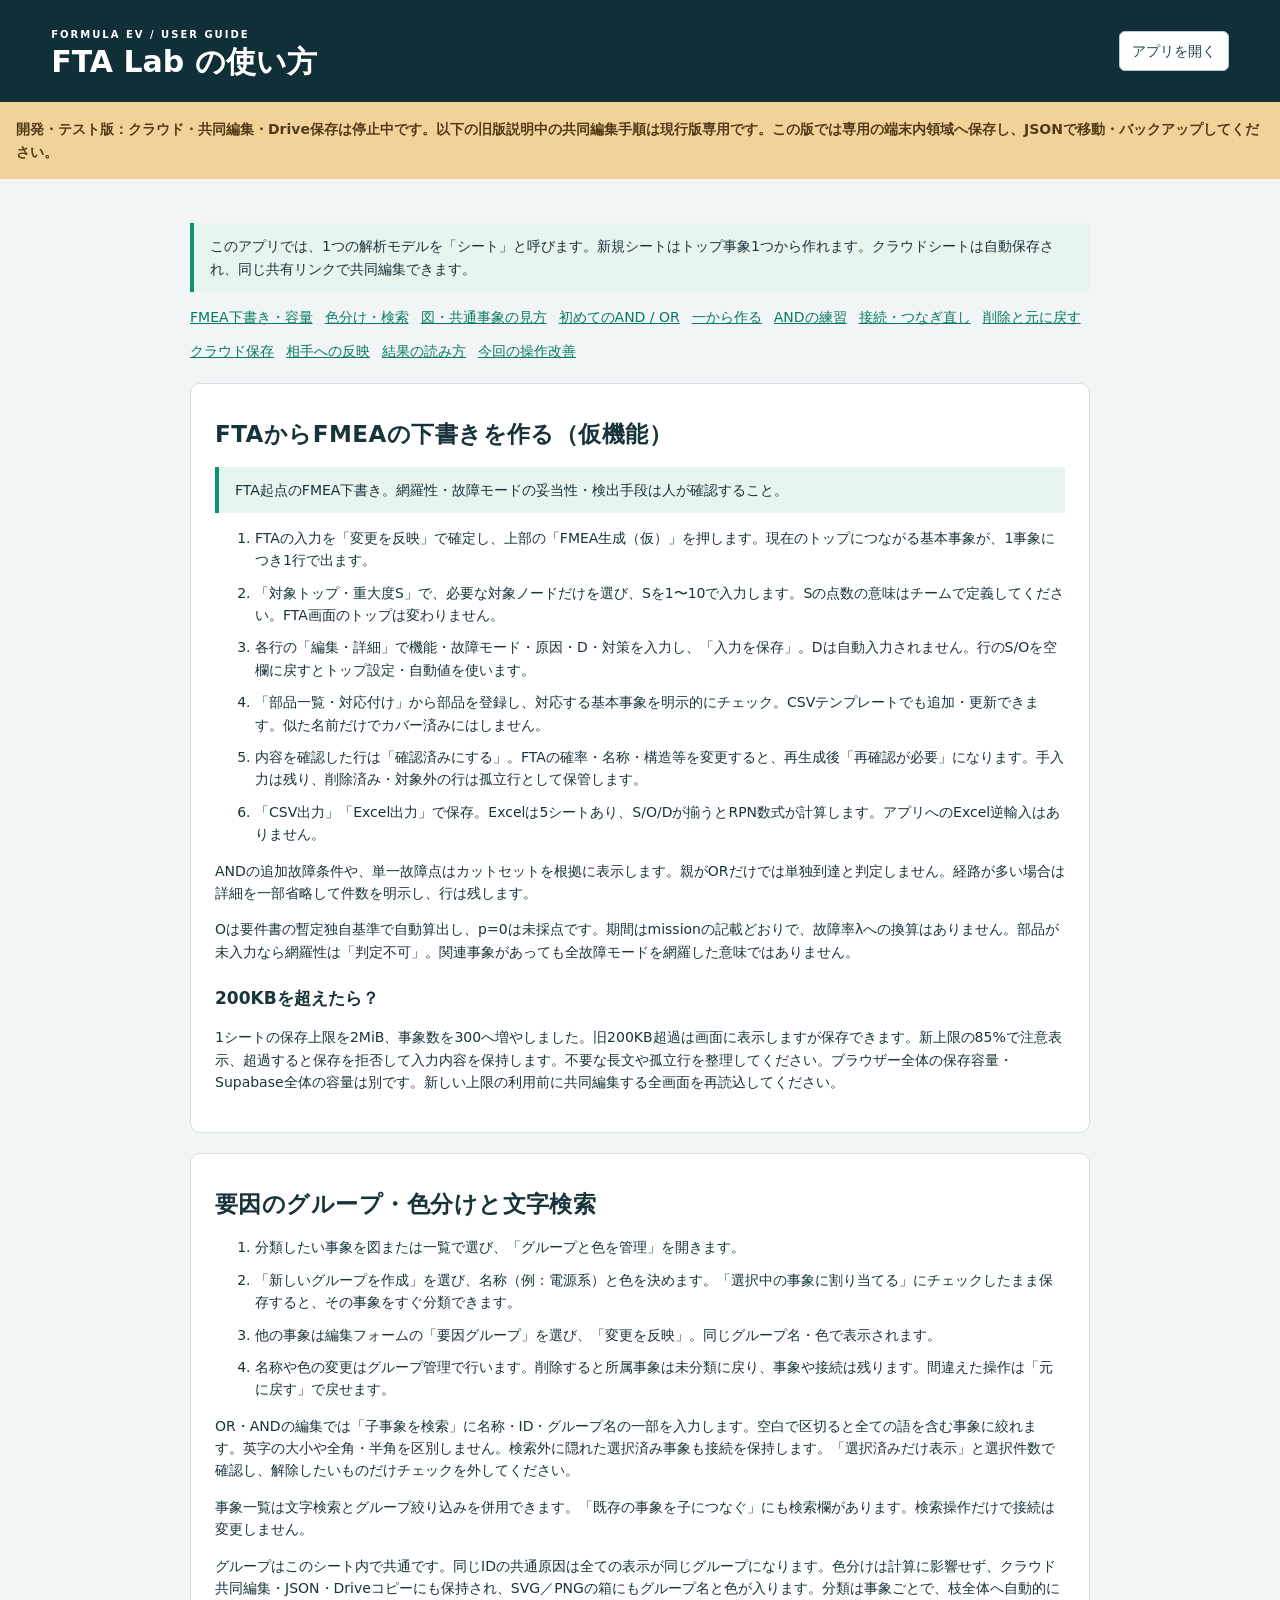
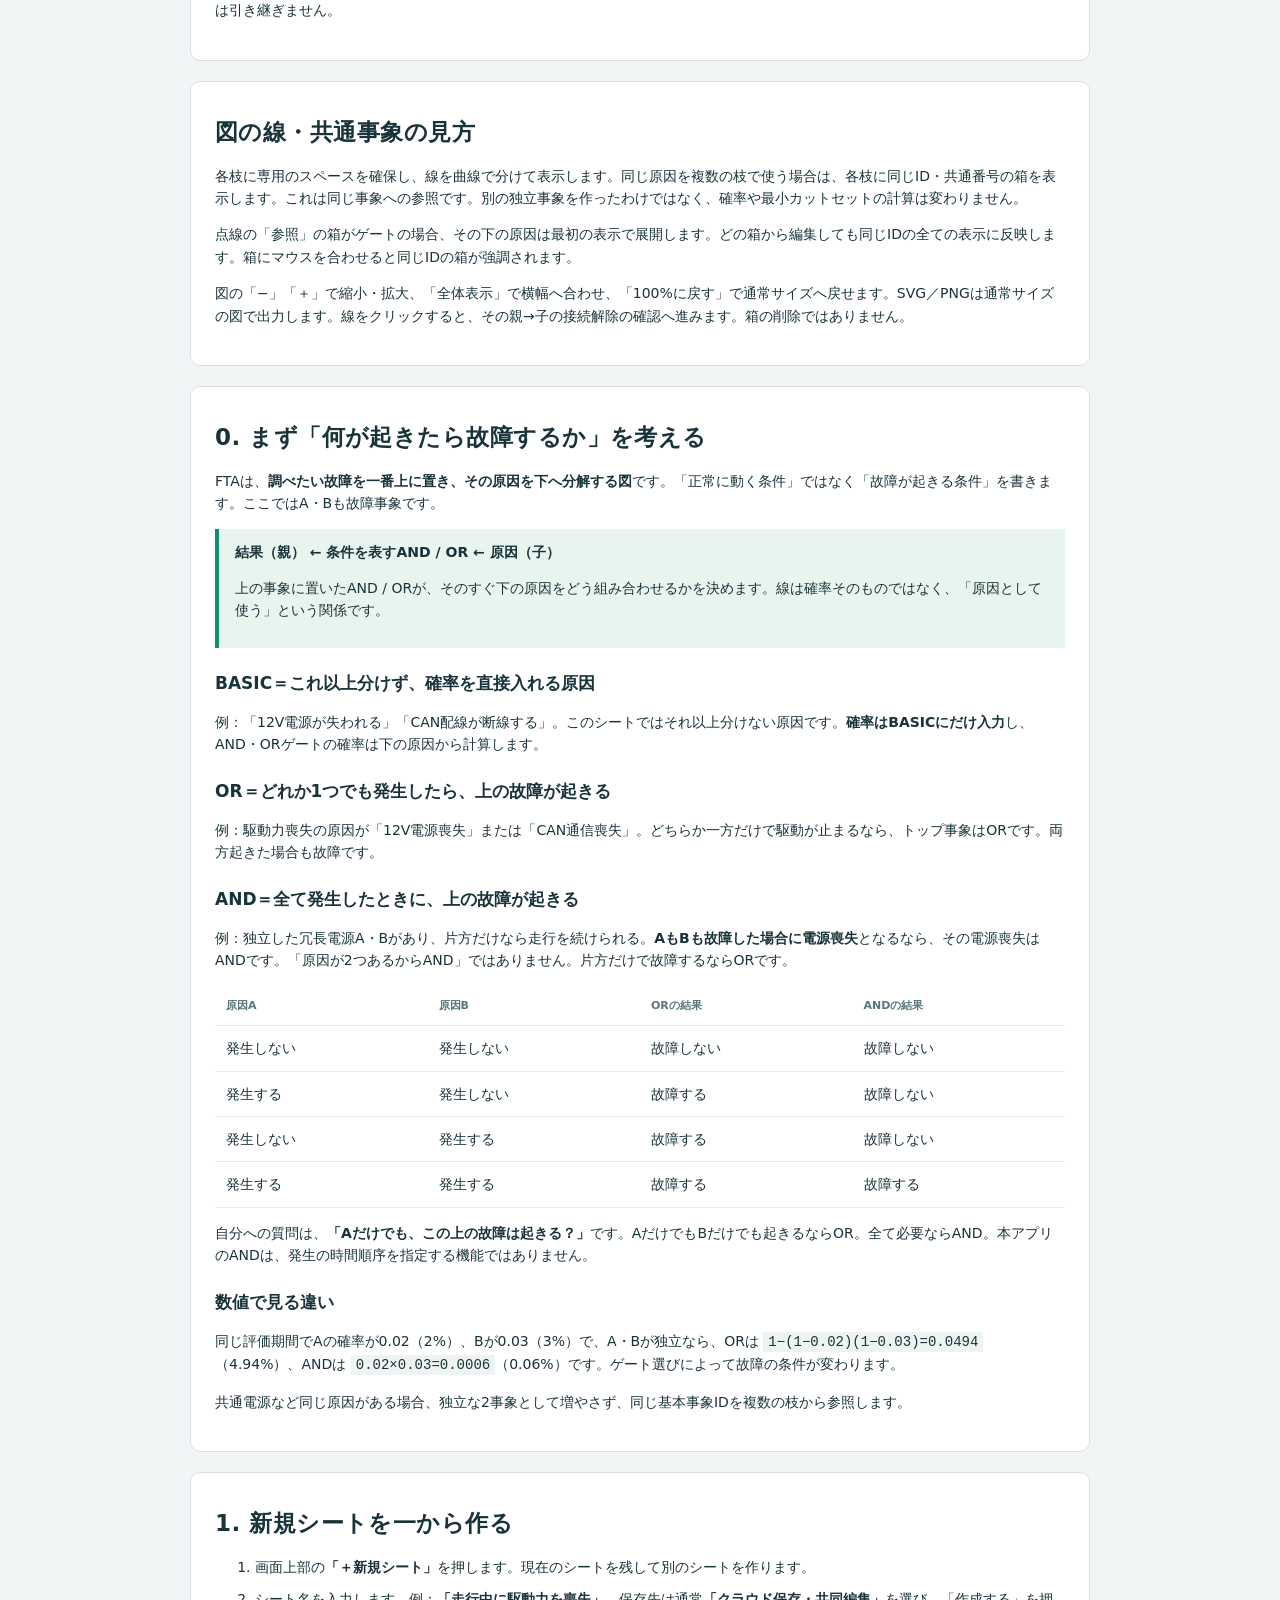
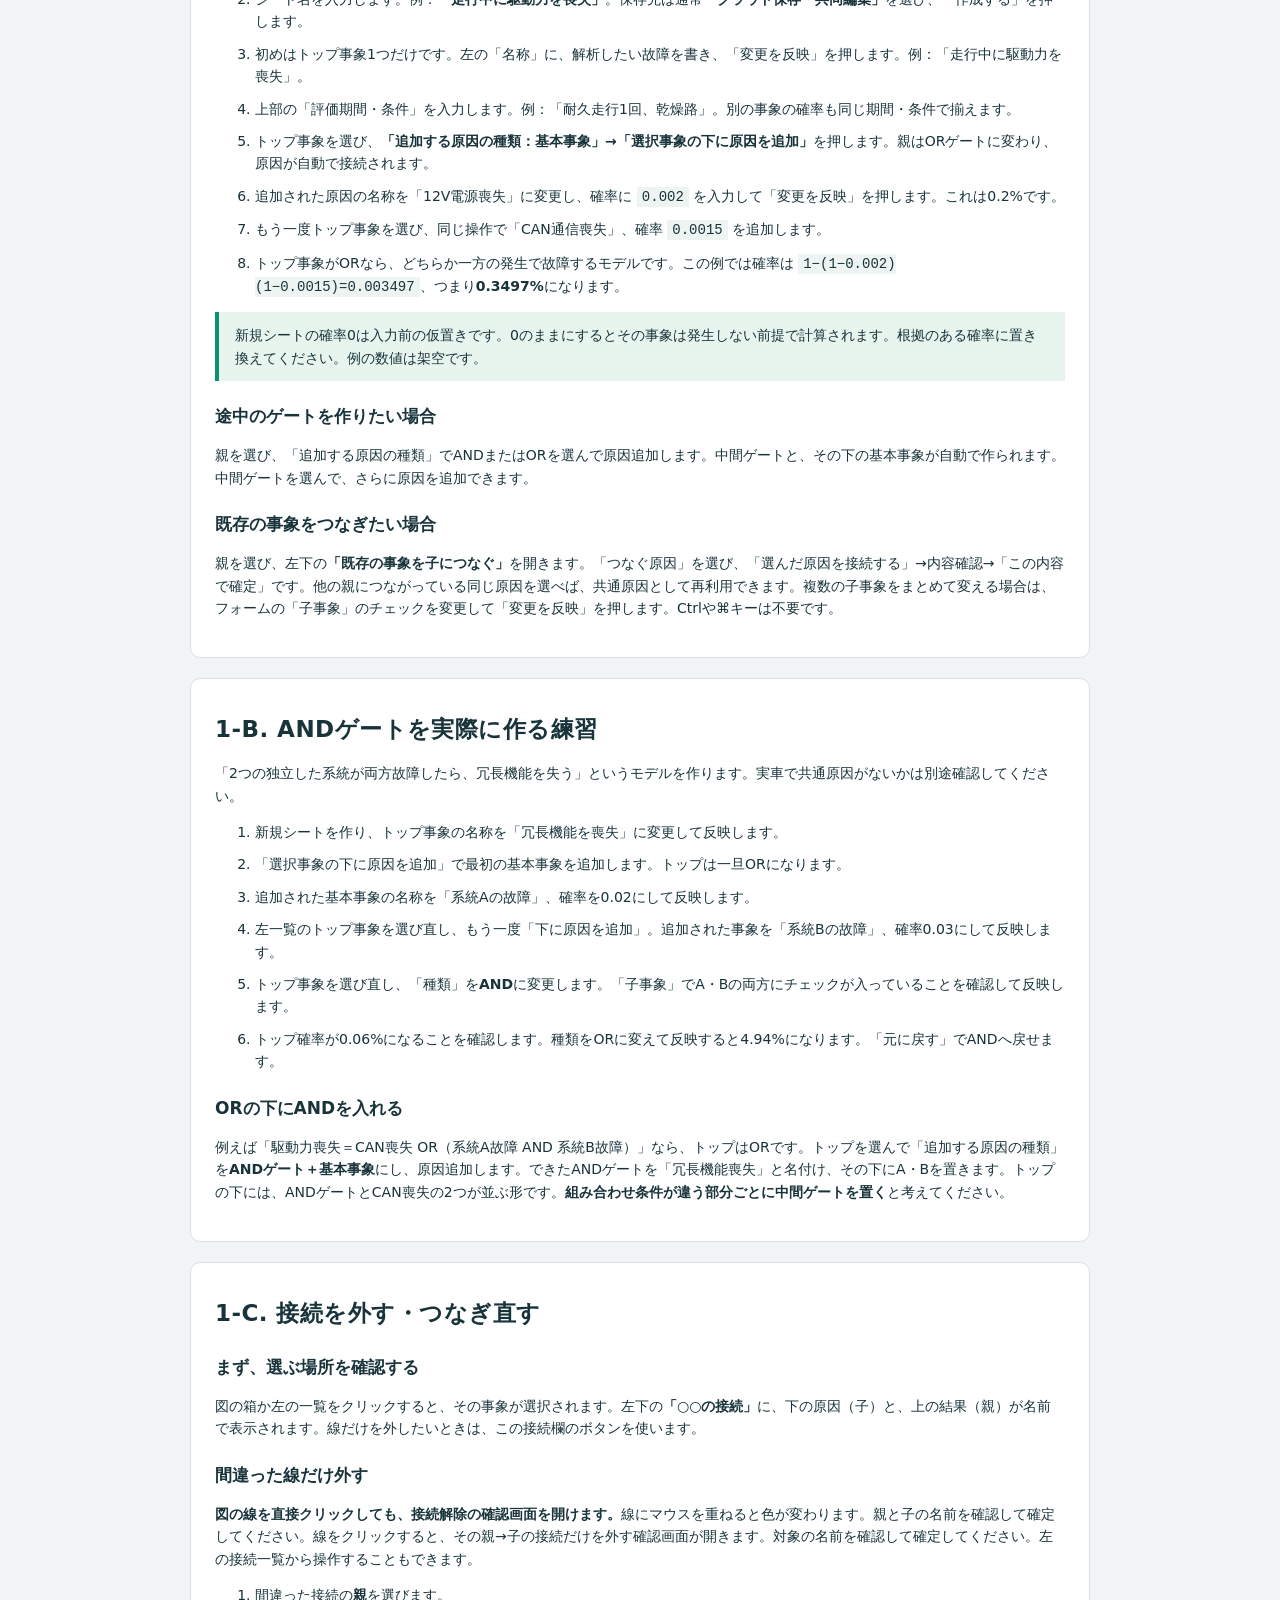
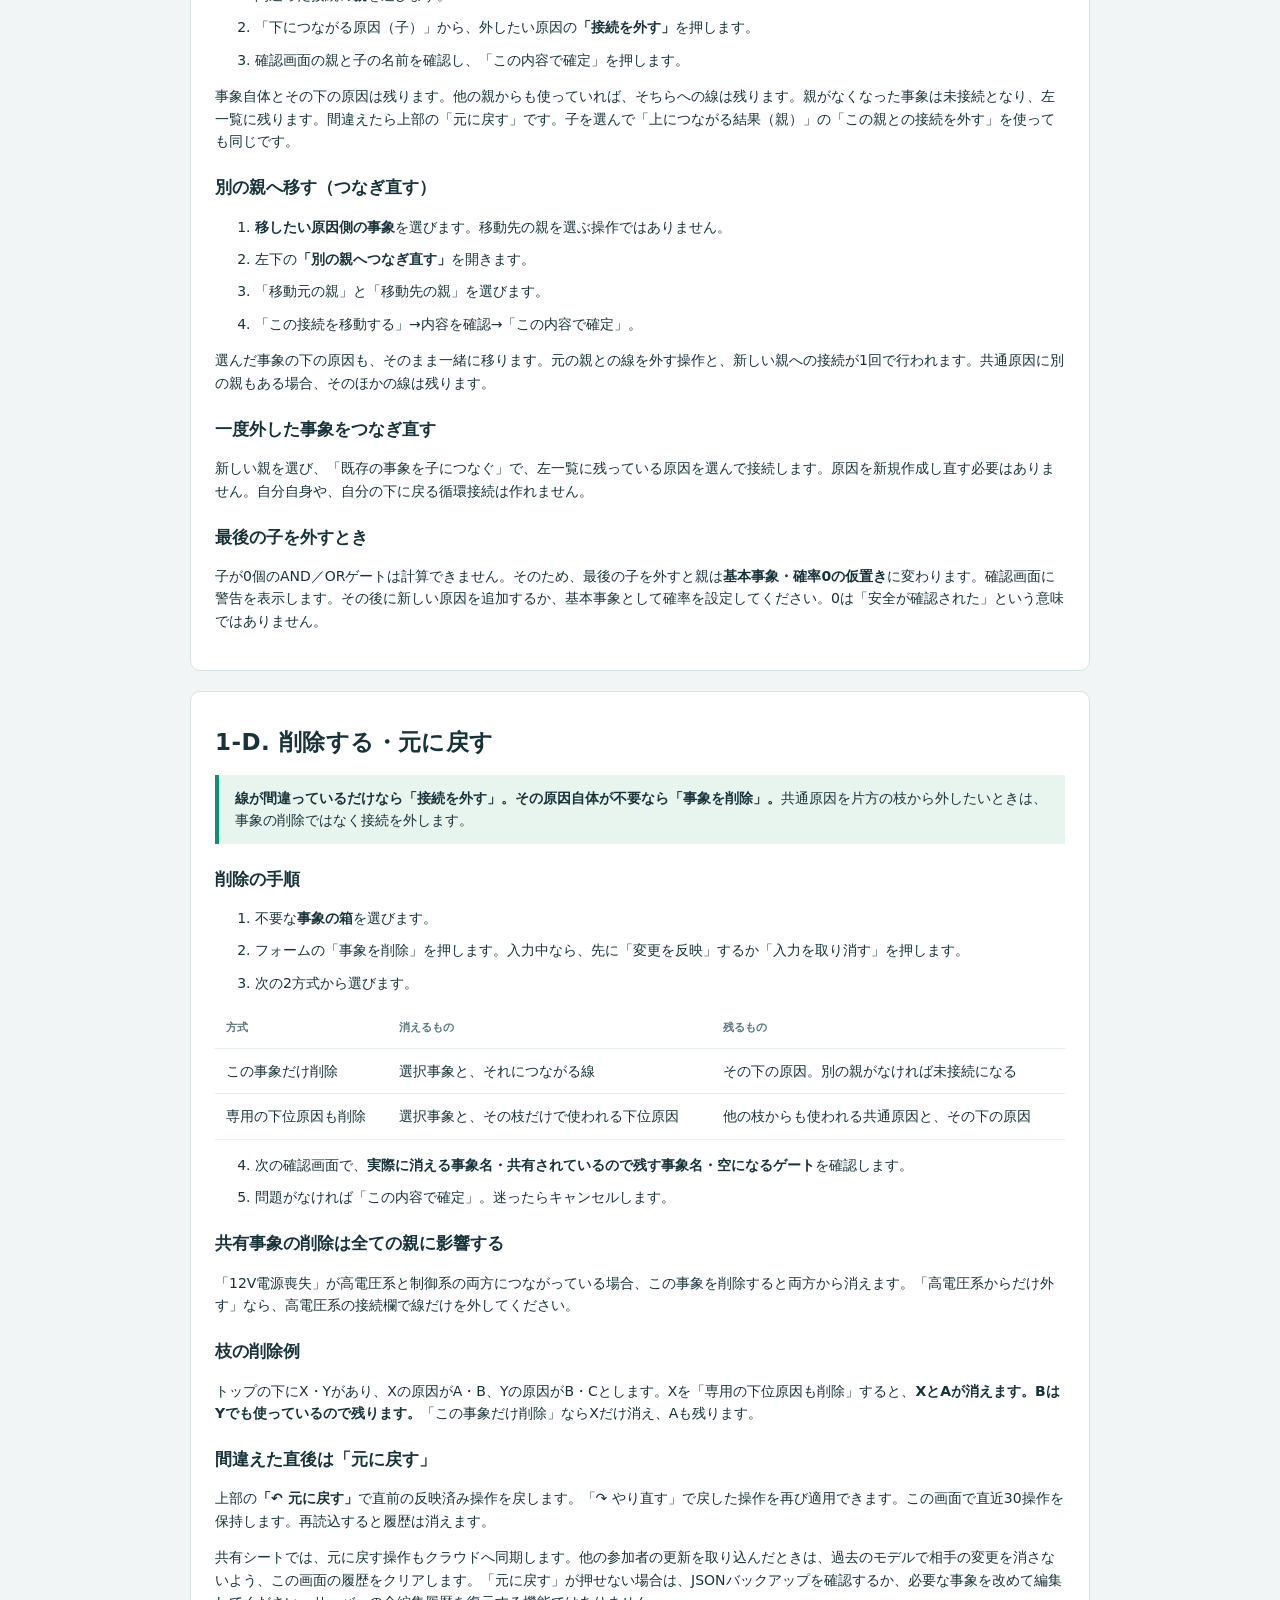
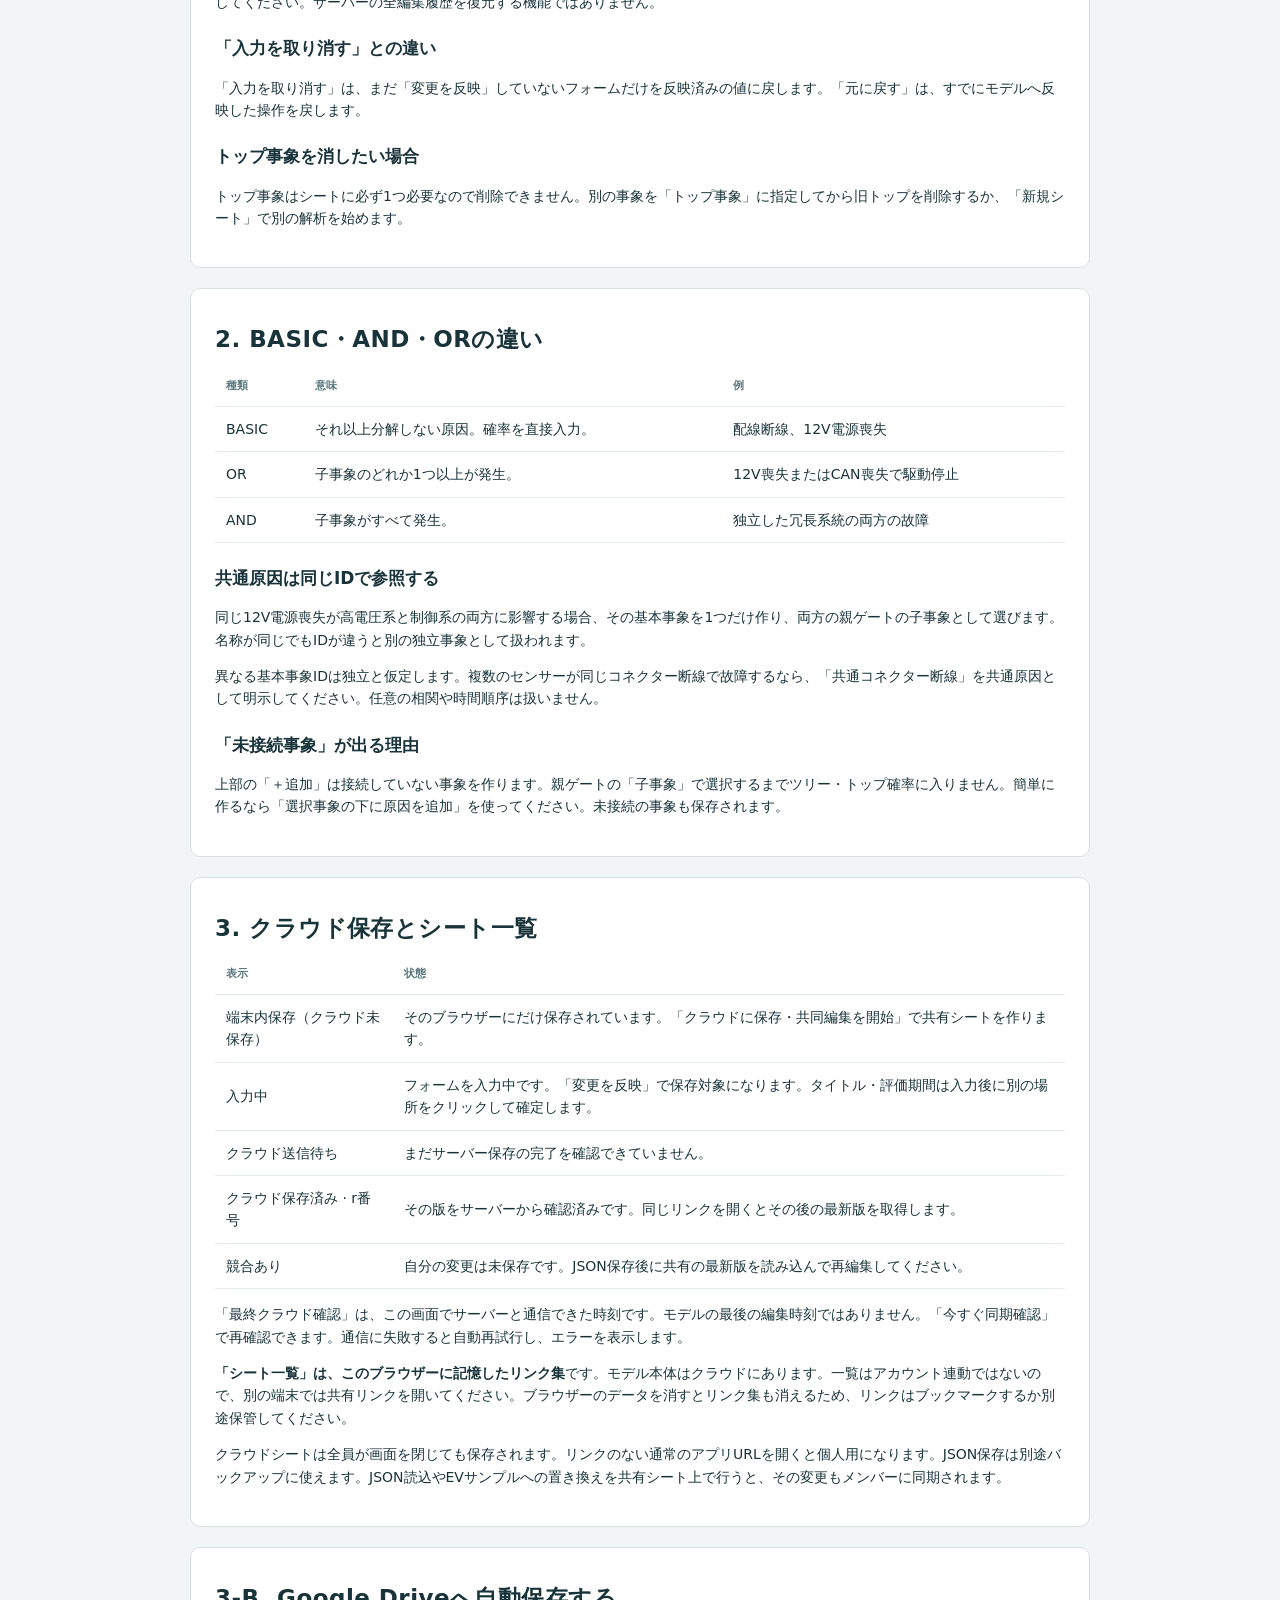
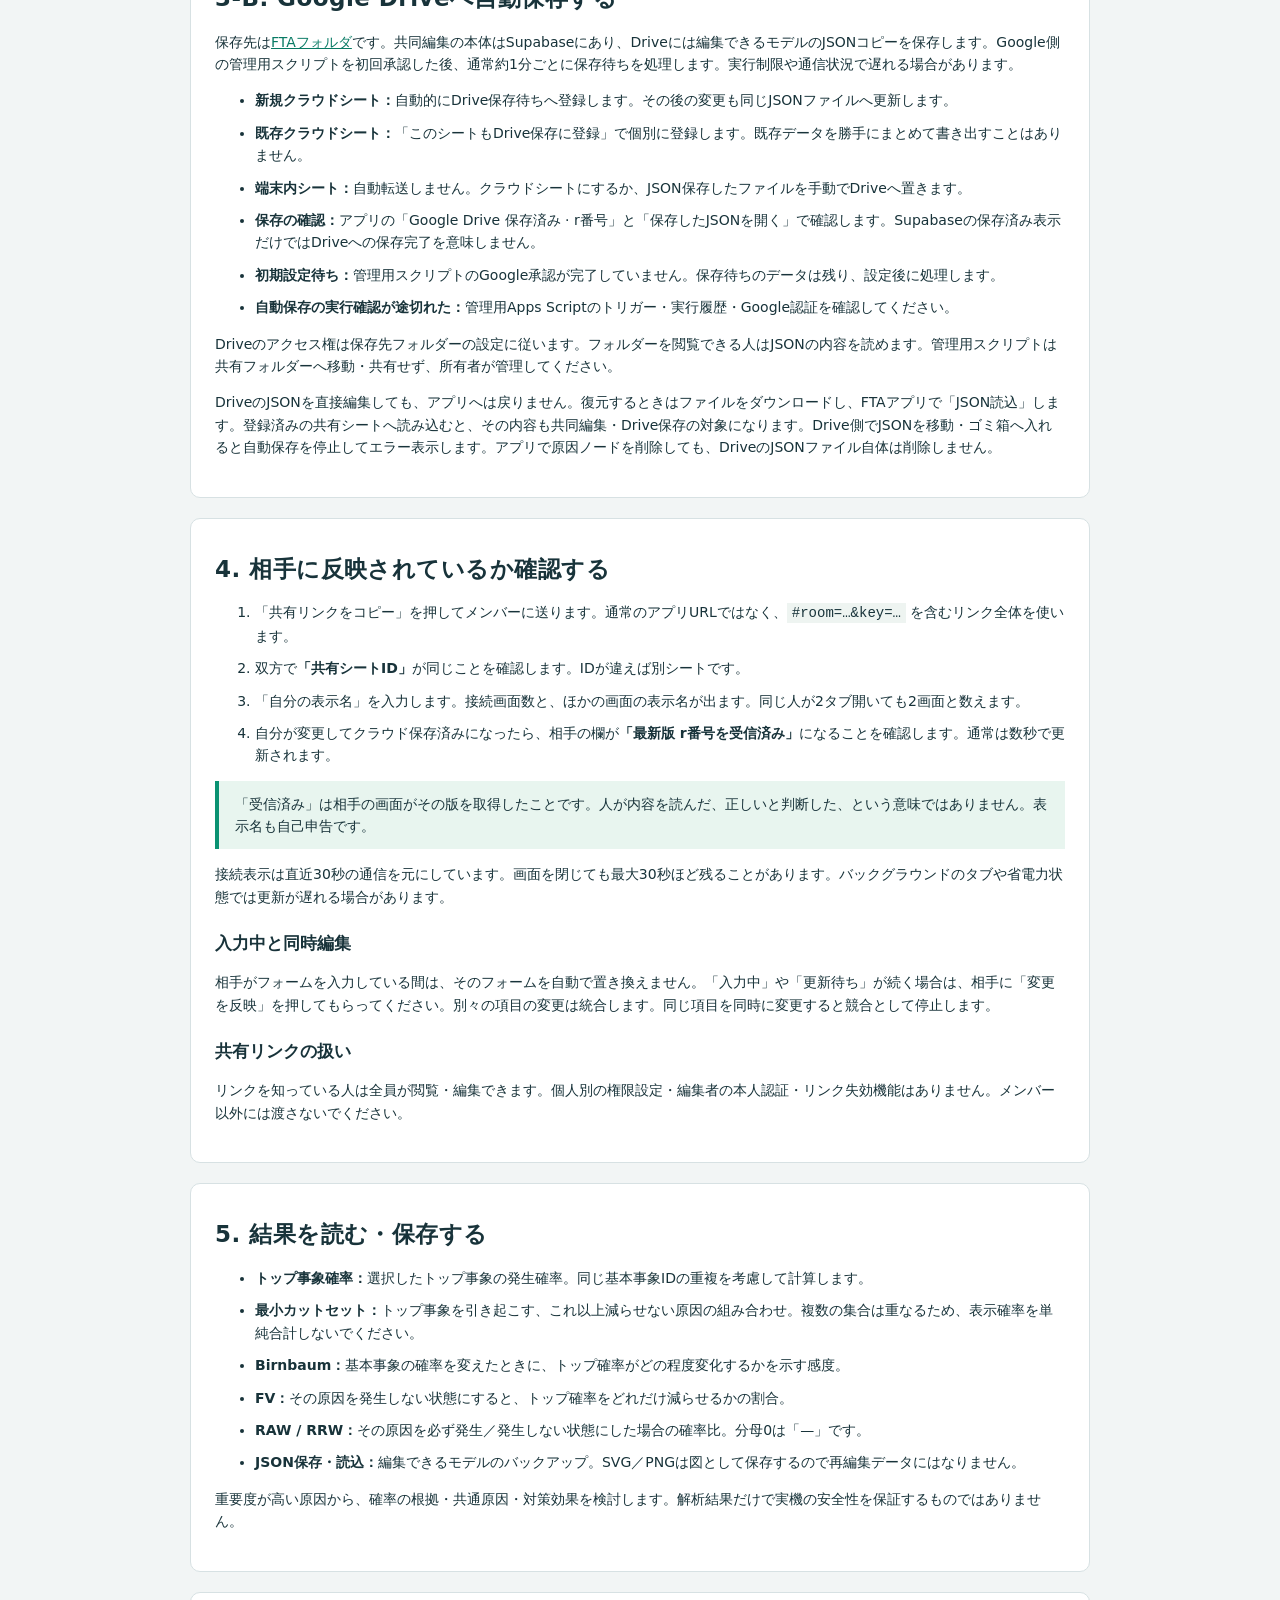
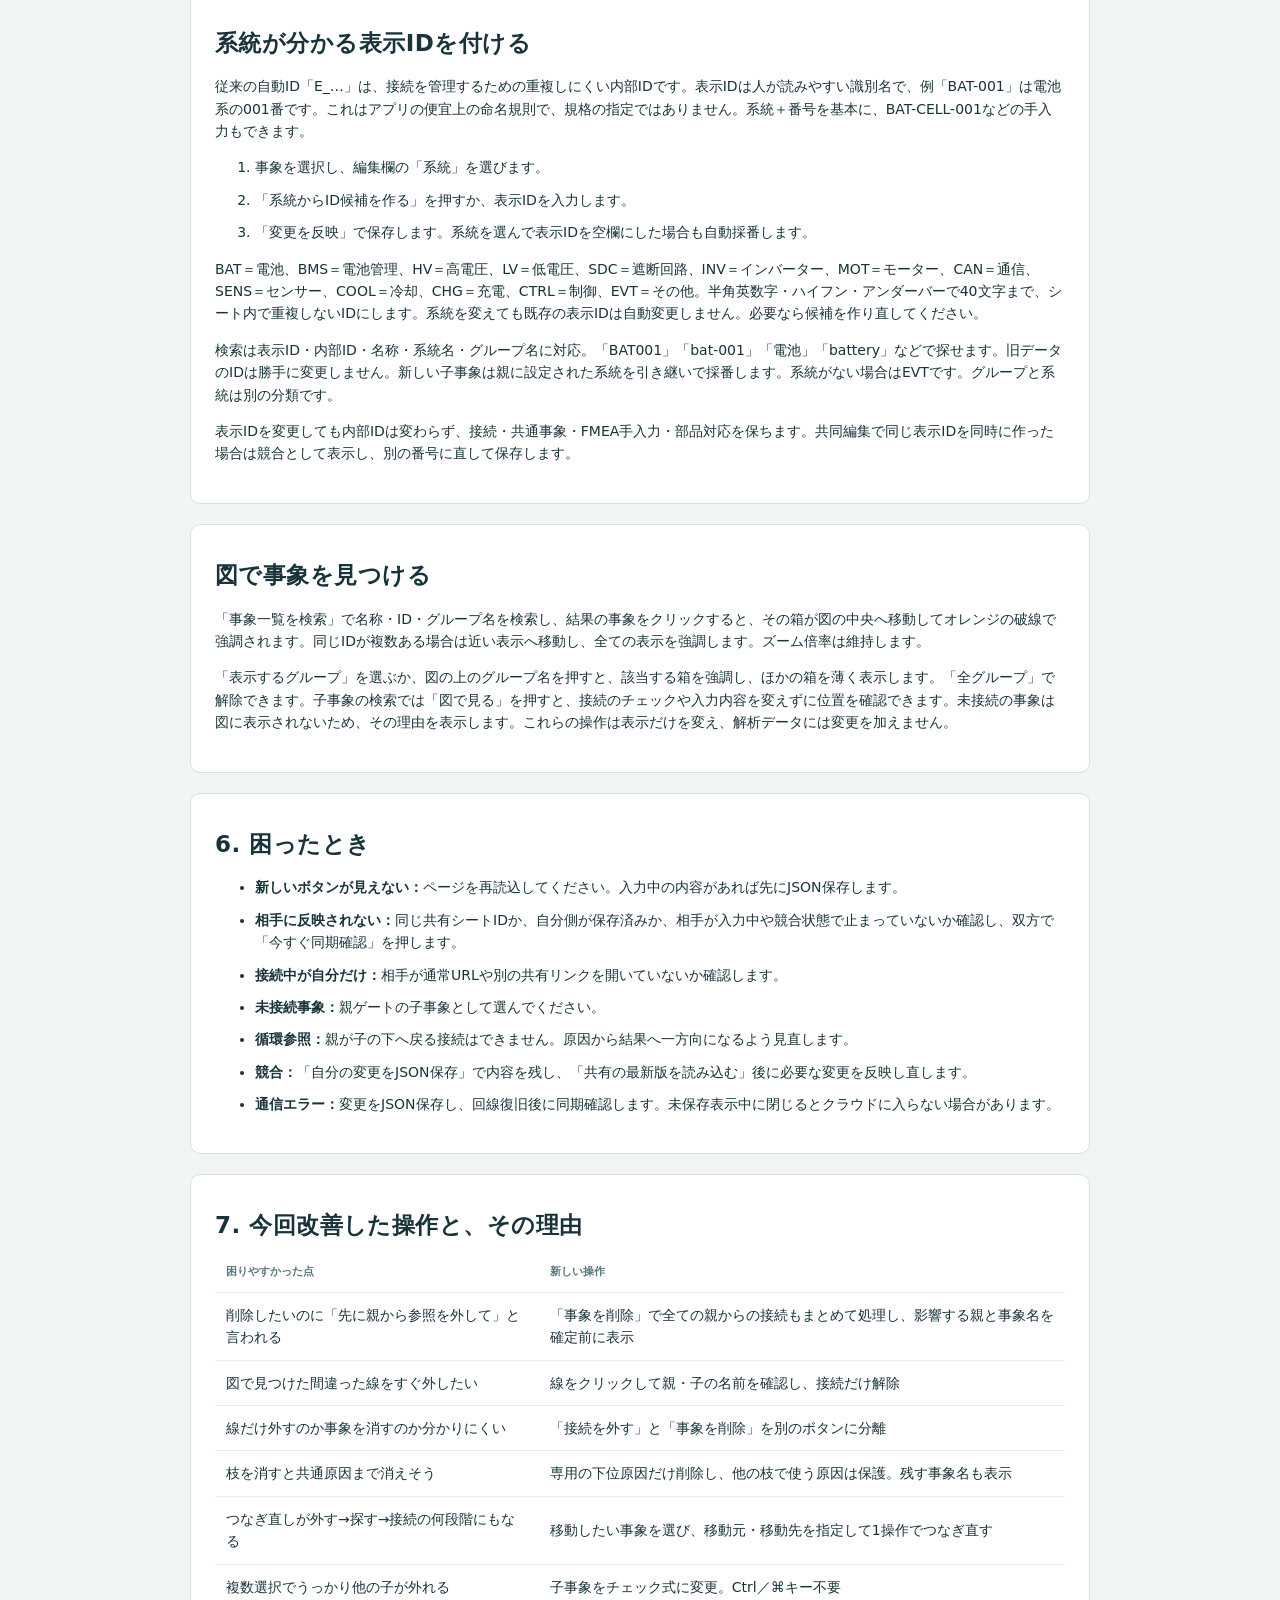
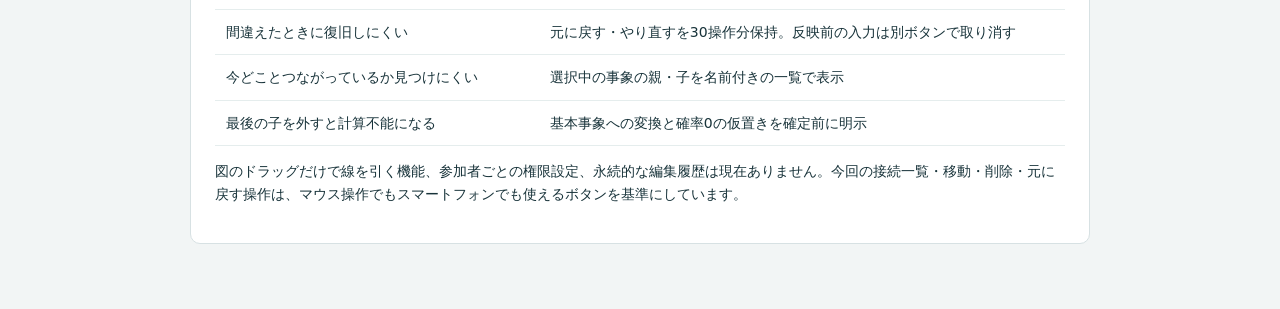
==== guide.html @ 0c3c8ee0 "Build isolated Formula Analysis Lab development workspace prototype" ====
<!doctype html><html lang="ja"><meta charset="utf-8"><meta name="viewport" content="width=device-width,initial-scale=1"><title>FTA Lab 詳しい使い方</title><link rel="stylesheet" href="style.css?v=drive1"><style>article{max-width:900px;margin:auto}article section{background:white;border:1px solid #d7e1e3;border-radius:10px;padding:24px;margin:20px 0}article h2{font-size:23px}article h3{margin-top:22px;font-size:17px}article li{margin:10px 0}article code{background:#eef4f1;padding:2px 5px}article table{text-align:left}article th,article td{text-align:left!important}article a{color:#087a64}.callout{border-left:4px solid #0a9272;padding:12px 16px;background:#e8f5ef}.guide-nav{display:flex;gap:12px;flex-wrap:wrap}</style>
<header><div><span class="eyebrow">FORMULA EV / USER GUIDE</span><h1>FTA Lab の使い方</h1></div><a class="button" href="index.html">アプリを開く</a></header><div style="padding:16px;background:#f1d399;color:#523c18;font-weight:bold">開発・テスト版：クラウド・共同編集・Drive保存は停止中です。以下の旧版説明中の共同編集手順は現行版専用です。この版では専用の端末内領域へ保存し、JSONで移動・バックアップしてください。</div><main><article>
<p class="callout">このアプリでは、1つの解析モデルを「シート」と呼びます。新規シートはトップ事象1つから作れます。クラウドシートは自動保存され、同じ共有リンクで共同編集できます。</p>
<nav class="guide-nav"><a href="#fmea-guide">FMEA下書き・容量</a><a href="#group-guide">色分け・検索</a><a href="#diagram-guide">図・共通事象の見方</a><a href="#basics">初めてのAND / OR</a><a href="#start">一から作る</a><a href="#practice">ANDの練習</a><a href="#rewire">接続・つなぎ直し</a><a href="#delete-guide">削除と元に戻す</a><a href="#cloud">クラウド保存</a><a href="#team">相手への反映</a><a href="#results">結果の読み方</a><a href="#improvements">今回の操作改善</a></nav>
<section id="fmea-guide"><h2>FTAからFMEAの下書きを作る（仮機能）</h2><p class="callout">FTA起点のFMEA下書き。網羅性・故障モードの妥当性・検出手段は人が確認すること。</p><ol><li>FTAの入力を「変更を反映」で確定し、上部の「FMEA生成（仮）」を押します。現在のトップにつながる基本事象が、1事象につき1行で出ます。</li><li>「対象トップ・重大度S」で、必要な対象ノードだけを選び、Sを1〜10で入力します。Sの点数の意味はチームで定義してください。FTA画面のトップは変わりません。</li><li>各行の「編集・詳細」で機能・故障モード・原因・D・対策を入力し、「入力を保存」。Dは自動入力されません。行のS/Oを空欄に戻すとトップ設定・自動値を使います。</li><li>「部品一覧・対応付け」から部品を登録し、対応する基本事象を明示的にチェック。CSVテンプレートでも追加・更新できます。似た名前だけでカバー済みにはしません。</li><li>内容を確認した行は「確認済みにする」。FTAの確率・名称・構造等を変更すると、再生成後「再確認が必要」になります。手入力は残り、削除済み・対象外の行は孤立行として保管します。</li><li>「CSV出力」「Excel出力」で保存。Excelは5シートあり、S/O/Dが揃うとRPN数式が計算します。アプリへのExcel逆輸入はありません。</li></ol><p>ANDの追加故障条件や、単一故障点はカットセットを根拠に表示します。親がORだけでは単独到達と判定しません。経路が多い場合は詳細を一部省略して件数を明示し、行は残します。</p><p>Oは要件書の暫定独自基準で自動算出し、p=0は未採点です。期間はmissionの記載どおりで、故障率λへの換算はありません。部品が未入力なら網羅性は「判定不可」。関連事象があっても全故障モードを網羅した意味ではありません。</p><h3>200KBを超えたら？</h3><p>1シートの保存上限を2MiB、事象数を300へ増やしました。旧200KB超過は画面に表示しますが保存できます。新上限の85%で注意表示、超過すると保存を拒否して入力内容を保持します。不要な長文や孤立行を整理してください。ブラウザー全体の保存容量・Supabase全体の容量は別です。新しい上限の利用前に共同編集する全画面を再読込してください。</p></section><section id="group-guide"><h2>要因のグループ・色分けと文字検索</h2><ol><li>分類したい事象を図または一覧で選び、「グループと色を管理」を開きます。</li><li>「新しいグループを作成」を選び、名称（例：電源系）と色を決めます。「選択中の事象に割り当てる」にチェックしたまま保存すると、その事象をすぐ分類できます。</li><li>他の事象は編集フォームの「要因グループ」を選び、「変更を反映」。同じグループ名・色で表示されます。</li><li>名称や色の変更はグループ管理で行います。削除すると所属事象は未分類に戻り、事象や接続は残ります。間違えた操作は「元に戻す」で戻せます。</li></ol><p>OR・ANDの編集では「子事象を検索」に名称・ID・グループ名の一部を入力します。空白で区切ると全ての語を含む事象に絞れます。英字の大小や全角・半角を区別しません。検索外に隠れた選択済み事象も接続を保持します。「選択済みだけ表示」と選択件数で確認し、解除したいものだけチェックを外してください。</p><p>事象一覧は文字検索とグループ絞り込みを併用できます。「既存の事象を子につなぐ」にも検索欄があります。検索操作だけで接続は変更しません。</p><p>グループはこのシート内で共通です。同じIDの共通原因は全ての表示が同じグループになります。色分けは計算に影響せず、クラウド共同編集・JSON・Driveコピーにも保持され、SVG／PNGの箱にもグループ名と色が入ります。分類は事象ごとで、枝全体へ自動的には引き継ぎません。</p></section><section id="diagram-guide"><h2>図の線・共通事象の見方</h2><p>各枝に専用のスペースを確保し、線を曲線で分けて表示します。同じ原因を複数の枝で使う場合は、各枝に同じID・共通番号の箱を表示します。これは同じ事象への参照です。別の独立事象を作ったわけではなく、確率や最小カットセットの計算は変わりません。</p><p>点線の「参照」の箱がゲートの場合、その下の原因は最初の表示で展開します。どの箱から編集しても同じIDの全ての表示に反映します。箱にマウスを合わせると同じIDの箱が強調されます。</p><p>図の「−」「＋」で縮小・拡大、「全体表示」で横幅へ合わせ、「100%に戻す」で通常サイズへ戻せます。SVG／PNGは通常サイズの図で出力します。線をクリックすると、その親→子の接続解除の確認へ進みます。箱の削除ではありません。</p></section><section id="basics"><h2>0. まず「何が起きたら故障するか」を考える</h2><p>FTAは、<strong>調べたい故障を一番上に置き、その原因を下へ分解する図</strong>です。「正常に動く条件」ではなく「故障が起きる条件」を書きます。ここではA・Bも故障事象です。</p><div class="callout"><strong>結果（親） ← 条件を表すAND / OR ← 原因（子）</strong><p>上の事象に置いたAND / ORが、そのすぐ下の原因をどう組み合わせるかを決めます。線は確率そのものではなく、「原因として使う」という関係です。</p></div>
<h3>BASIC＝これ以上分けず、確率を直接入れる原因</h3><p>例：「12V電源が失われる」「CAN配線が断線する」。このシートではそれ以上分けない原因です。<strong>確率はBASICにだけ入力</strong>し、AND・ORゲートの確率は下の原因から計算します。</p>
<h3>OR＝どれか1つでも発生したら、上の故障が起きる</h3><p>例：駆動力喪失の原因が「12V電源喪失」または「CAN通信喪失」。どちらか一方だけで駆動が止まるなら、トップ事象はORです。両方起きた場合も故障です。</p>
<h3>AND＝全て発生したときに、上の故障が起きる</h3><p>例：独立した冗長電源A・Bがあり、片方だけなら走行を続けられる。<strong>AもBも故障した場合に電源喪失</strong>となるなら、その電源喪失はANDです。「原因が2つあるからAND」ではありません。片方だけで故障するならORです。</p><table><thead><tr><th>原因A</th><th>原因B</th><th>ORの結果</th><th>ANDの結果</th></tr></thead><tbody><tr><td>発生しない</td><td>発生しない</td><td>故障しない</td><td>故障しない</td></tr><tr><td>発生する</td><td>発生しない</td><td>故障する</td><td>故障しない</td></tr><tr><td>発生しない</td><td>発生する</td><td>故障する</td><td>故障しない</td></tr><tr><td>発生する</td><td>発生する</td><td>故障する</td><td>故障する</td></tr></tbody></table>
<p>自分への質問は、<strong>「Aだけでも、この上の故障は起きる？」</strong>です。AだけでもBだけでも起きるならOR。全て必要ならAND。本アプリのANDは、発生の時間順序を指定する機能ではありません。</p>
<h3>数値で見る違い</h3><p>同じ評価期間でAの確率が0.02（2%）、Bが0.03（3%）で、A・Bが独立なら、ORは <code>1−(1−0.02)(1−0.03)=0.0494</code>（4.94%）、ANDは <code>0.02×0.03=0.0006</code>（0.06%）です。ゲート選びによって故障の条件が変わります。</p><p>共通電源など同じ原因がある場合、独立な2事象として増やさず、同じ基本事象IDを複数の枝から参照します。</p></section>
<section id="start"><h2>1. 新規シートを一から作る</h2><ol>
<li>画面上部の<strong>「＋新規シート」</strong>を押します。現在のシートを残して別のシートを作ります。</li>
<li>シート名を入力します。例：<strong>「走行中に駆動力を喪失」</strong>。保存先は通常<strong>「クラウド保存・共同編集」</strong>を選び、「作成する」を押します。</li>
<li>初めはトップ事象1つだけです。左の「名称」に、解析したい故障を書き、「変更を反映」を押します。例：「走行中に駆動力を喪失」。</li>
<li>上部の「評価期間・条件」を入力します。例：「耐久走行1回、乾燥路」。別の事象の確率も同じ期間・条件で揃えます。</li>
<li>トップ事象を選び、<strong>「追加する原因の種類：基本事象」→「選択事象の下に原因を追加」</strong>を押します。親はORゲートに変わり、原因が自動で接続されます。</li>
<li>追加された原因の名称を「12V電源喪失」に変更し、確率に <code>0.002</code> を入力して「変更を反映」を押します。これは0.2%です。</li>
<li>もう一度トップ事象を選び、同じ操作で「CAN通信喪失」、確率 <code>0.0015</code> を追加します。</li>
<li>トップ事象がORなら、どちらか一方の発生で故障するモデルです。この例では確率は <code>1−(1−0.002)(1−0.0015)=0.003497</code>、つまり<strong>0.3497%</strong>になります。</li>
</ol><p class="callout">新規シートの確率0は入力前の仮置きです。0のままにするとその事象は発生しない前提で計算されます。根拠のある確率に置き換えてください。例の数値は架空です。</p>
<h3>途中のゲートを作りたい場合</h3><p>親を選び、「追加する原因の種類」でANDまたはORを選んで原因追加します。中間ゲートと、その下の基本事象が自動で作られます。中間ゲートを選んで、さらに原因を追加できます。</p>
<h3>既存の事象をつなぎたい場合</h3><p>親を選び、左下の<strong>「既存の事象を子につなぐ」</strong>を開きます。「つなぐ原因」を選び、「選んだ原因を接続する」→内容確認→「この内容で確定」です。他の親につながっている同じ原因を選べば、共通原因として再利用できます。複数の子事象をまとめて変える場合は、フォームの「子事象」のチェックを変更して「変更を反映」を押します。Ctrlや⌘キーは不要です。</p></section>
<section id="practice"><h2>1-B. ANDゲートを実際に作る練習</h2><p>「2つの独立した系統が両方故障したら、冗長機能を失う」というモデルを作ります。実車で共通原因がないかは別途確認してください。</p><ol><li>新規シートを作り、トップ事象の名称を「冗長機能を喪失」に変更して反映します。</li><li>「選択事象の下に原因を追加」で最初の基本事象を追加します。トップは一旦ORになります。</li><li>追加された基本事象の名称を「系統Aの故障」、確率を0.02にして反映します。</li><li>左一覧のトップ事象を選び直し、もう一度「下に原因を追加」。追加された事象を「系統Bの故障」、確率0.03にして反映します。</li><li>トップ事象を選び直し、「種類」を<strong>AND</strong>に変更します。「子事象」でA・Bの両方にチェックが入っていることを確認して反映します。</li><li>トップ確率が0.06%になることを確認します。種類をORに変えて反映すると4.94%になります。「元に戻す」でANDへ戻せます。</li></ol><h3>ORの下にANDを入れる</h3><p>例えば「駆動力喪失＝CAN喪失 OR（系統A故障 AND 系統B故障）」なら、トップはORです。トップを選んで「追加する原因の種類」を<strong>ANDゲート＋基本事象</strong>にし、原因追加します。できたANDゲートを「冗長機能喪失」と名付け、その下にA・Bを置きます。トップの下には、ANDゲートとCAN喪失の2つが並ぶ形です。<strong>組み合わせ条件が違う部分ごとに中間ゲートを置く</strong>と考えてください。</p></section>
<section id="rewire"><h2>1-C. 接続を外す・つなぎ直す</h2><h3>まず、選ぶ場所を確認する</h3><p>図の箱か左の一覧をクリックすると、その事象が選択されます。左下の<strong>「○○の接続」</strong>に、下の原因（子）と、上の結果（親）が名前で表示されます。線だけを外したいときは、この接続欄のボタンを使います。</p>
<h3>間違った線だけ外す</h3><p><strong>図の線を直接クリックしても、接続解除の確認画面を開けます。</strong>線にマウスを重ねると色が変わります。親と子の名前を確認して確定してください。線をクリックすると、その親→子の接続だけを外す確認画面が開きます。対象の名前を確認して確定してください。左の接続一覧から操作することもできます。</p><ol><li>間違った接続の<strong>親</strong>を選びます。</li><li>「下につながる原因（子）」から、外したい原因の<strong>「接続を外す」</strong>を押します。</li><li>確認画面の親と子の名前を確認し、「この内容で確定」を押します。</li></ol><p>事象自体とその下の原因は残ります。他の親からも使っていれば、そちらへの線は残ります。親がなくなった事象は未接続となり、左一覧に残ります。間違えたら上部の「元に戻す」です。子を選んで「上につながる結果（親）」の「この親との接続を外す」を使っても同じです。</p>
<h3>別の親へ移す（つなぎ直す）</h3><ol><li><strong>移したい原因側の事象</strong>を選びます。移動先の親を選ぶ操作ではありません。</li><li>左下の<strong>「別の親へつなぎ直す」</strong>を開きます。</li><li>「移動元の親」と「移動先の親」を選びます。</li><li>「この接続を移動する」→内容を確認→「この内容で確定」。</li></ol><p>選んだ事象の下の原因も、そのまま一緒に移ります。元の親との線を外す操作と、新しい親への接続が1回で行われます。共通原因に別の親もある場合、そのほかの線は残ります。</p>
<h3>一度外した事象をつなぎ直す</h3><p>新しい親を選び、「既存の事象を子につなぐ」で、左一覧に残っている原因を選んで接続します。原因を新規作成し直す必要はありません。自分自身や、自分の下に戻る循環接続は作れません。</p>
<h3>最後の子を外すとき</h3><p>子が0個のAND／ORゲートは計算できません。そのため、最後の子を外すと親は<strong>基本事象・確率0の仮置き</strong>に変わります。確認画面に警告を表示します。その後に新しい原因を追加するか、基本事象として確率を設定してください。0は「安全が確認された」という意味ではありません。</p></section>
<section id="delete-guide"><h2>1-D. 削除する・元に戻す</h2><p class="callout"><strong>線が間違っているだけなら「接続を外す」。その原因自体が不要なら「事象を削除」。</strong>共通原因を片方の枝から外したいときは、事象の削除ではなく接続を外します。</p><h3>削除の手順</h3><ol><li>不要な<strong>事象の箱</strong>を選びます。</li><li>フォームの「事象を削除」を押します。入力中なら、先に「変更を反映」するか「入力を取り消す」を押します。</li><li>次の2方式から選びます。</li></ol><table><thead><tr><th>方式</th><th>消えるもの</th><th>残るもの</th></tr></thead><tbody><tr><td>この事象だけ削除</td><td>選択事象と、それにつながる線</td><td>その下の原因。別の親がなければ未接続になる</td></tr><tr><td>専用の下位原因も削除</td><td>選択事象と、その枝だけで使われる下位原因</td><td>他の枝からも使われる共通原因と、その下の原因</td></tr></tbody></table><ol start="4"><li>次の確認画面で、<strong>実際に消える事象名・共有されているので残す事象名・空になるゲート</strong>を確認します。</li><li>問題がなければ「この内容で確定」。迷ったらキャンセルします。</li></ol>
<h3>共有事象の削除は全ての親に影響する</h3><p>「12V電源喪失」が高電圧系と制御系の両方につながっている場合、この事象を削除すると両方から消えます。「高電圧系からだけ外す」なら、高電圧系の接続欄で線だけを外してください。</p><h3>枝の削除例</h3><p>トップの下にX・Yがあり、Xの原因がA・B、Yの原因がB・Cとします。Xを「専用の下位原因も削除」すると、<strong>XとAが消えます。BはYでも使っているので残ります。</strong>「この事象だけ削除」ならXだけ消え、Aも残ります。</p>
<h3>間違えた直後は「元に戻す」</h3><p>上部の<strong>「↶ 元に戻す」</strong>で直前の反映済み操作を戻します。「↷ やり直す」で戻した操作を再び適用できます。この画面で直近30操作を保持します。再読込すると履歴は消えます。</p><p>共有シートでは、元に戻す操作もクラウドへ同期します。他の参加者の更新を取り込んだときは、過去のモデルで相手の変更を消さないよう、この画面の履歴をクリアします。「元に戻す」が押せない場合は、JSONバックアップを確認するか、必要な事象を改めて編集してください。サーバーの全編集履歴を復元する機能ではありません。</p><h3>「入力を取り消す」との違い</h3><p>「入力を取り消す」は、まだ「変更を反映」していないフォームだけを反映済みの値に戻します。「元に戻す」は、すでにモデルへ反映した操作を戻します。</p><h3>トップ事象を消したい場合</h3><p>トップ事象はシートに必ず1つ必要なので削除できません。別の事象を「トップ事象」に指定してから旧トップを削除するか、「新規シート」で別の解析を始めます。</p></section>
<section id="gates"><h2>2. BASIC・AND・ORの違い</h2><table><thead><tr><th>種類</th><th>意味</th><th>例</th></tr></thead><tbody><tr><td>BASIC</td><td>それ以上分解しない原因。確率を直接入力。</td><td>配線断線、12V電源喪失</td></tr><tr><td>OR</td><td>子事象のどれか1つ以上が発生。</td><td>12V喪失またはCAN喪失で駆動停止</td></tr><tr><td>AND</td><td>子事象がすべて発生。</td><td>独立した冗長系統の両方の故障</td></tr></tbody></table>
<h3>共通原因は同じIDで参照する</h3><p>同じ12V電源喪失が高電圧系と制御系の両方に影響する場合、その基本事象を1つだけ作り、両方の親ゲートの子事象として選びます。名称が同じでもIDが違うと別の独立事象として扱われます。</p><p>異なる基本事象IDは独立と仮定します。複数のセンサーが同じコネクター断線で故障するなら、「共通コネクター断線」を共通原因として明示してください。任意の相関や時間順序は扱いません。</p>
<h3>「未接続事象」が出る理由</h3><p>上部の「＋追加」は接続していない事象を作ります。親ゲートの「子事象」で選択するまでツリー・トップ確率に入りません。簡単に作るなら「選択事象の下に原因を追加」を使ってください。未接続の事象も保存されます。</p></section>
<section id="cloud"><h2>3. クラウド保存とシート一覧</h2><table><thead><tr><th>表示</th><th>状態</th></tr></thead><tbody><tr><td>端末内保存（クラウド未保存）</td><td>そのブラウザーにだけ保存されています。「クラウドに保存・共同編集を開始」で共有シートを作ります。</td></tr><tr><td>入力中</td><td>フォームを入力中です。「変更を反映」で保存対象になります。タイトル・評価期間は入力後に別の場所をクリックして確定します。</td></tr><tr><td>クラウド送信待ち</td><td>まだサーバー保存の完了を確認できていません。</td></tr><tr><td>クラウド保存済み · r番号</td><td>その版をサーバーから確認済みです。同じリンクを開くとその後の最新版を取得します。</td></tr><tr><td>競合あり</td><td>自分の変更は未保存です。JSON保存後に共有の最新版を読み込んで再編集してください。</td></tr></tbody></table>
<p>「最終クラウド確認」は、この画面でサーバーと通信できた時刻です。モデルの最後の編集時刻ではありません。「今すぐ同期確認」で再確認できます。通信に失敗すると自動再試行し、エラーを表示します。</p>
<p><strong>「シート一覧」は、このブラウザーに記憶したリンク集</strong>です。モデル本体はクラウドにあります。一覧はアカウント連動ではないので、別の端末では共有リンクを開いてください。ブラウザーのデータを消すとリンク集も消えるため、リンクはブックマークするか別途保管してください。</p>
<p>クラウドシートは全員が画面を閉じても保存されます。リンクのない通常のアプリURLを開くと個人用になります。JSON保存は別途バックアップに使えます。JSON読込やEVサンプルへの置き換えを共有シート上で行うと、その変更もメンバーに同期されます。</p></section>
<section id="drive"><h2>3-B. Google Driveへ自動保存する</h2><p>保存先は<a href="https://drive.google.com/drive/folders/11zncejxIxqCL_KQ3NVhNfIaVGV-3nC8t" target="_blank" rel="noopener">FTAフォルダ</a>です。共同編集の本体はSupabaseにあり、Driveには編集できるモデルのJSONコピーを保存します。Google側の管理用スクリプトを初回承認した後、通常約1分ごとに保存待ちを処理します。実行制限や通信状況で遅れる場合があります。</p><ul><li><strong>新規クラウドシート：</strong>自動的にDrive保存待ちへ登録します。その後の変更も同じJSONファイルへ更新します。</li><li><strong>既存クラウドシート：</strong>「このシートもDrive保存に登録」で個別に登録します。既存データを勝手にまとめて書き出すことはありません。</li><li><strong>端末内シート：</strong>自動転送しません。クラウドシートにするか、JSON保存したファイルを手動でDriveへ置きます。</li><li><strong>保存の確認：</strong>アプリの「Google Drive 保存済み · r番号」と「保存したJSONを開く」で確認します。Supabaseの保存済み表示だけではDriveへの保存完了を意味しません。</li><li><strong>初期設定待ち：</strong>管理用スクリプトのGoogle承認が完了していません。保存待ちのデータは残り、設定後に処理します。</li><li><strong>自動保存の実行確認が途切れた：</strong>管理用Apps Scriptのトリガー・実行履歴・Google認証を確認してください。</li></ul><p>Driveのアクセス権は保存先フォルダーの設定に従います。フォルダーを閲覧できる人はJSONの内容を読めます。管理用スクリプトは共有フォルダーへ移動・共有せず、所有者が管理してください。</p><p>DriveのJSONを直接編集しても、アプリへは戻りません。復元するときはファイルをダウンロードし、FTAアプリで「JSON読込」します。登録済みの共有シートへ読み込むと、その内容も共同編集・Drive保存の対象になります。Drive側でJSONを移動・ゴミ箱へ入れると自動保存を停止してエラー表示します。アプリで原因ノードを削除しても、DriveのJSONファイル自体は削除しません。</p></section>
<section id="team"><h2>4. 相手に反映されているか確認する</h2><ol><li>「共有リンクをコピー」を押してメンバーに送ります。通常のアプリURLではなく、<code>#room=…&amp;key=…</code> を含むリンク全体を使います。</li><li>双方で<strong>「共有シートID」</strong>が同じことを確認します。IDが違えば別シートです。</li><li>「自分の表示名」を入力します。接続画面数と、ほかの画面の表示名が出ます。同じ人が2タブ開いても2画面と数えます。</li><li>自分が変更してクラウド保存済みになったら、相手の欄が<strong>「最新版 r番号を受信済み」</strong>になることを確認します。通常は数秒で更新されます。</li></ol>
<p class="callout">「受信済み」は相手の画面がその版を取得したことです。人が内容を読んだ、正しいと判断した、という意味ではありません。表示名も自己申告です。</p>
<p>接続表示は直近30秒の通信を元にしています。画面を閉じても最大30秒ほど残ることがあります。バックグラウンドのタブや省電力状態では更新が遅れる場合があります。</p>
<h3>入力中と同時編集</h3><p>相手がフォームを入力している間は、そのフォームを自動で置き換えません。「入力中」や「更新待ち」が続く場合は、相手に「変更を反映」を押してもらってください。別々の項目の変更は統合します。同じ項目を同時に変更すると競合として停止します。</p>
<h3>共有リンクの扱い</h3><p>リンクを知っている人は全員が閲覧・編集できます。個人別の権限設定・編集者の本人認証・リンク失効機能はありません。メンバー以外には渡さないでください。</p></section>
<section id="results"><h2>5. 結果を読む・保存する</h2><ul><li><strong>トップ事象確率：</strong>選択したトップ事象の発生確率。同じ基本事象IDの重複を考慮して計算します。</li><li><strong>最小カットセット：</strong>トップ事象を引き起こす、これ以上減らせない原因の組み合わせ。複数の集合は重なるため、表示確率を単純合計しないでください。</li><li><strong>Birnbaum：</strong>基本事象の確率を変えたときに、トップ確率がどの程度変化するかを示す感度。</li><li><strong>FV：</strong>その原因を発生しない状態にすると、トップ確率をどれだけ減らせるかの割合。</li><li><strong>RAW / RRW：</strong>その原因を必ず発生／発生しない状態にした場合の確率比。分母0は「—」です。</li><li><strong>JSON保存・読込：</strong>編集できるモデルのバックアップ。SVG／PNGは図として保存するので再編集データにはなりません。</li></ul><p>重要度が高い原因から、確率の根拠・共通原因・対策効果を検討します。解析結果だけで実機の安全性を保証するものではありません。</p></section>
<section id="event-code-guide"><h2>系統が分かる表示IDを付ける</h2><p>従来の自動ID「E_…」は、接続を管理するための重複しにくい内部IDです。表示IDは人が読みやすい識別名で、例「BAT-001」は電池系の001番です。これはアプリの便宜上の命名規則で、規格の指定ではありません。系統＋番号を基本に、BAT-CELL-001などの手入力もできます。</p><ol><li>事象を選択し、編集欄の「系統」を選びます。</li><li>「系統からID候補を作る」を押すか、表示IDを入力します。</li><li>「変更を反映」で保存します。系統を選んで表示IDを空欄にした場合も自動採番します。</li></ol><p>BAT＝電池、BMS＝電池管理、HV＝高電圧、LV＝低電圧、SDC＝遮断回路、INV＝インバーター、MOT＝モーター、CAN＝通信、SENS＝センサー、COOL＝冷却、CHG＝充電、CTRL＝制御、EVT＝その他。半角英数字・ハイフン・アンダーバーで40文字まで、シート内で重複しないIDにします。系統を変えても既存の表示IDは自動変更しません。必要なら候補を作り直してください。</p><p>検索は表示ID・内部ID・名称・系統名・グループ名に対応。「BAT001」「bat-001」「電池」「battery」などで探せます。旧データのIDは勝手に変更しません。新しい子事象は親に設定された系統を引き継いで採番します。系統がない場合はEVTです。グループと系統は別の分類です。</p><p>表示IDを変更しても内部IDは変わらず、接続・共通事象・FMEA手入力・部品対応を保ちます。共同編集で同じ表示IDを同時に作った場合は競合として表示し、別の番号に直して保存します。</p></section><section id="diagram-navigation"><h2>図で事象を見つける</h2><p>「事象一覧を検索」で名称・ID・グループ名を検索し、結果の事象をクリックすると、その箱が図の中央へ移動してオレンジの破線で強調されます。同じIDが複数ある場合は近い表示へ移動し、全ての表示を強調します。ズーム倍率は維持します。</p><p>「表示するグループ」を選ぶか、図の上のグループ名を押すと、該当する箱を強調し、ほかの箱を薄く表示します。「全グループ」で解除できます。子事象の検索では「図で見る」を押すと、接続のチェックや入力内容を変えずに位置を確認できます。未接続の事象は図に表示されないため、その理由を表示します。これらの操作は表示だけを変え、解析データには変更を加えません。</p></section><section id="trouble"><h2>6. 困ったとき</h2><ul><li><strong>新しいボタンが見えない：</strong>ページを再読込してください。入力中の内容があれば先にJSON保存します。</li><li><strong>相手に反映されない：</strong>同じ共有シートIDか、自分側が保存済みか、相手が入力中や競合状態で止まっていないか確認し、双方で「今すぐ同期確認」を押します。</li><li><strong>接続中が自分だけ：</strong>相手が通常URLや別の共有リンクを開いていないか確認します。</li><li><strong>未接続事象：</strong>親ゲートの子事象として選んでください。</li><li><strong>循環参照：</strong>親が子の下へ戻る接続はできません。原因から結果へ一方向になるよう見直します。</li><li><strong>競合：</strong>「自分の変更をJSON保存」で内容を残し、「共有の最新版を読み込む」後に必要な変更を反映し直します。</li><li><strong>通信エラー：</strong>変更をJSON保存し、回線復旧後に同期確認します。未保存表示中に閉じるとクラウドに入らない場合があります。</li></ul></section>
<section id="improvements"><h2>7. 今回改善した操作と、その理由</h2><table><thead><tr><th>困りやすかった点</th><th>新しい操作</th></tr></thead><tbody><tr><td>削除したいのに「先に親から参照を外して」と言われる</td><td>「事象を削除」で全ての親からの接続もまとめて処理し、影響する親と事象名を確定前に表示</td></tr><tr><td>図で見つけた間違った線をすぐ外したい</td><td>線をクリックして親・子の名前を確認し、接続だけ解除</td></tr><tr><td>線だけ外すのか事象を消すのか分かりにくい</td><td>「接続を外す」と「事象を削除」を別のボタンに分離</td></tr><tr><td>枝を消すと共通原因まで消えそう</td><td>専用の下位原因だけ削除し、他の枝で使う原因は保護。残す事象名も表示</td></tr><tr><td>つなぎ直しが外す→探す→接続の何段階にもなる</td><td>移動したい事象を選び、移動元・移動先を指定して1操作でつなぎ直す</td></tr><tr><td>複数選択でうっかり他の子が外れる</td><td>子事象をチェック式に変更。Ctrl／⌘キー不要</td></tr><tr><td>間違えたときに復旧しにくい</td><td>元に戻す・やり直すを30操作分保持。反映前の入力は別ボタンで取り消す</td></tr><tr><td>今どことつながっているか見つけにくい</td><td>選択中の事象の親・子を名前付きの一覧で表示</td></tr><tr><td>最後の子を外すと計算不能になる</td><td>基本事象への変換と確率0の仮置きを確定前に明示</td></tr></tbody></table><p>図のドラッグだけで線を引く機能、参加者ごとの権限設定、永続的な編集履歴は現在ありません。今回の接続一覧・移動・削除・元に戻す操作は、マウス操作でもスマートフォンでも使えるボタンを基準にしています。</p></section>
</article></main></html>
---- style.css ----
*{box-sizing:border-box}body{margin:0;background:#f2f5f5;color:#18333a;font:14px/1.6 system-ui,sans-serif}header{background:#102f37;color:white;padding:22px 4%;display:flex;justify-content:space-between;align-items:center;gap:20px}h1{margin:0;font-size:30px;line-height:1.2}h1 span{color:#5fe0bc}h2{font-size:29px;letter-spacing:.02em;margin:8px 0}h3{font-size:14px;margin:0 0 12px}.eyebrow{font-size:10px;font-weight:750;letter-spacing:2px}nav{display:flex;gap:8px;flex-wrap:wrap}button,.button{font:inherit;border:1px solid #b8cace;border-radius:6px;background:white;color:#20444c;padding:8px 12px;cursor:pointer}button:hover,.button:hover{background:#e3f6ef}button.primary{background:#087a64;color:white;border-color:#087a64}main{max-width:1600px;margin:auto;padding:30px 4%}.intro{display:flex;justify-content:space-between;align-items:center;margin-bottom:26px}.intro p{color:#637b80;margin:0}.badge{text-align:right;color:#087a64;letter-spacing:1px;font-weight:700}.badge small{font-weight:400;letter-spacing:0}.settings{display:grid;grid-template-columns:2fr 2fr 1fr;gap:20px;background:white;border:1px solid #d7e1e3;padding:20px;border-radius:10px;margin-bottom:20px}label{display:block;font-size:12px;font-weight:650}input,select{font:14px system-ui;width:100%;margin-top:6px;padding:9px;border:1px solid #bdced1;border-radius:5px;background:white;color:#17383e}select[multiple]{min-height:130px}input:focus,select:focus,button:focus-visible{outline:2px solid #19a88a;outline-offset:2px}.workspace{display:grid;grid-template-columns:300px minmax(0,1fr);gap:20px}aside,.canvaspanel,.results,.importance,details{background:white;border:1px solid #d7e1e3;border-radius:10px;padding:20px}.sectionhead{display:flex;justify-content:space-between;align-items:center;gap:8px}.sectionhead span,.hint{font-size:12px;color:#607a80}.hint{line-height:1.6}#nodes{max-height:235px;overflow:auto;display:grid;gap:5px;margin-bottom:20px}#nodes button{text-align:left;font-size:12px;padding:7px 10px}#nodes button.selected{background:#ddf6ed;border-color:#0b9577}form{border-top:1px solid #dce5e5;padding-top:15px}form label{margin-bottom:12px}form button{margin:5px 4px 0 0}#diagram{overflow:auto;min-height:460px;max-height:850px;background-image:radial-gradient(#d9e2e5 1px,transparent 1px);background-size:18px 18px}#diagram svg{display:block}svg .node{cursor:pointer}svg .node:hover rect{stroke:#10ac8b;stroke-width:3}.results{display:grid;grid-template-columns:260px minmax(0,1fr);gap:30px;margin-top:20px}.metric{background:#103b40;color:white;border-radius:8px;padding:24px;display:flex;flex-direction:column;justify-content:center}.metric strong{font-size:36px;color:#74ebc6}.metric span:last-child{font-size:12px}#cuts{max-height:230px;overflow:auto}.cut{border-bottom:1px solid #e5eded;padding:8px;font-size:13px;display:flex;justify-content:space-between;gap:18px}.importance{margin-top:20px}.tablewrap{overflow:auto}table{border-collapse:collapse;width:100%;text-align:right;font-variant-numeric:tabular-nums}th,td{padding:11px;border-bottom:1px solid #e5eded}th{font-size:11px;color:#59777d}th:first-child,td:first-child{text-align:left}details{margin-top:20px}summary{cursor:pointer;font-weight:650}#error:not(:empty){background:#fff0e5;border:1px solid #e7a15f;padding:12px;margin-bottom:15px;color:#84420c}footer{padding:24px 4%;color:#789095;font-size:11px;letter-spacing:2px}@media(max-width:850px){header{align-items:start;flex-direction:column}.settings,.workspace,.results{grid-template-columns:1fr}.intro{display:block}.badge{display:none}h2{font-size:24px}#diagram{min-height:300px}}
[hidden]{display:none!important}
.collaboration{background:#e8f5ef;border:1px solid #afcec0;border-radius:10px;padding:18px 20px;margin-bottom:20px}.collaboration h3{margin:0}.share-actions{display:flex;align-items:center;gap:8px;flex-wrap:wrap}.share-actions input{flex:1;min-width:180px;margin:0;font-size:12px}#sync-status{color:#08745c;font-size:12px}#conflict,#recovery{margin-top:12px;padding:12px;background:#fff2e1;border:1px solid #dda65a;border-radius:5px}#conflict button,#recovery button{margin:4px}button:disabled{opacity:.5;cursor:wait}
a.button{text-decoration:none;display:inline-block}.save-summary{display:flex;flex-wrap:wrap;gap:8px 20px;padding:12px 0;align-items:center}.save-summary strong{font-size:16px;color:#085d49}.save-summary span{font-size:12px;color:#526e72}#presence-panel{border-top:1px solid #bdd7cd;margin-top:16px;padding-top:14px;display:grid;gap:8px}#presence-panel label{max-width:260px}#peer-list{display:flex;flex-wrap:wrap;gap:8px}#peer-list div{padding:6px 10px;border:1px solid #b5cec4;border-radius:20px;background:white;font-size:12px}.sheet-library{margin:0 0 20px}.sheet-bookmark{display:inline-block;padding:8px 12px;margin:5px;border:1px solid #b3cbc4;border-radius:5px;color:#126c57;text-decoration:none}.child-actions{background:#eef7f2;padding:12px;border-radius:6px;margin-bottom:16px}.child-actions button{width:100%;margin-top:10px;font-size:12px}dialog{border:1px solid #abc9bf;border-radius:12px;width:min(540px,95vw);padding:25px;color:#173b41}dialog::backdrop{background:#0d292c99}dialog h2{font-size:24px}dialog form{padding:0;border:0}dialog button{margin:8px 6px 0 0}
#tree-controls{border-top:2px solid #9fc3b7;margin-top:18px;padding-top:18px}#tree-controls h4{font-size:12px;margin:16px 0 8px}#tree-controls details{margin:12px 0;padding:12px;background:#f6faf8}#tree-controls details button{margin-top:8px;font-size:12px}.connection-row{display:flex;align-items:center;gap:5px;padding:8px 0;border-bottom:1px solid #dce8e3;flex-wrap:wrap}.connection-row span{flex:1;min-width:100%;font-size:12px;font-weight:600}.connection-row button{padding:5px 8px;font-size:11px}#children-checks{max-height:200px;overflow:auto;border:1px solid #c1d5cc;border-radius:5px;padding:8px;background:#f7faf8}#children-checks label{display:flex;align-items:flex-start;gap:8px;font-size:12px;margin:6px 0;cursor:pointer}#children-checks input{width:auto;margin-top:4px;flex-shrink:0}.danger{color:#a33128;border-color:#dba8a4}.delete-choices{display:grid;gap:12px;margin:18px 0}.delete-choices button{text-align:left;color:#9a332b;padding:14px;font-weight:700}.delete-choices span{display:block;font-weight:400;font-size:12px;color:#5f7375;margin-top:5px}.operation-warning:not(:empty){padding:12px;border-left:4px solid #ce8a2d;background:#fff3df;font-size:13px}
.edge-hit:focus{outline:none;stroke:#d28d48;stroke-opacity:.3}
#drive-panel{border-top:1px solid #b6cfc6;padding-top:14px;margin-top:14px}#drive-panel .button,#drive-panel button{font-size:12px;margin:5px 5px 0 0}

.diagram-toolbar{display:flex;gap:6px;align-items:center;flex-wrap:wrap;margin:8px 0}.diagram-toolbar button{padding:5px 10px;font-size:12px}#diagram-zoom{font-size:12px;min-width:42px;text-align:center;font-variant-numeric:tabular-nums}#diagram-note{margin:8px 0 14px}svg .node.related rect{stroke:#c78b2c;stroke-width:3}svg .node.selected rect{stroke:#0a967c;stroke-width:3}svg .node:focus-visible{outline:none}svg .node:focus-visible rect{stroke:#d0762c;stroke-width:4}

#manage-groups{width:100%;margin:0 0 18px}.group-chip{display:inline-flex;border:1px solid;border-left-width:6px;border-radius:5px;padding:4px 9px;margin:0 8px 8px 0;font-size:12px;color:#18333a}#group-legend{display:flex;flex-wrap:wrap;margin-bottom:6px}#group-swatch{display:inline-block;width:45px;height:18px;border-radius:4px;margin-bottom:10px}.inline-check,.search-actions label{display:flex;align-items:center;gap:7px}.inline-check input,.search-actions input{width:auto;margin:0}.search-actions{display:flex;gap:10px;align-items:center;flex-wrap:wrap;margin:8px 0}.search-actions button{margin:0;padding:5px 8px;font-size:11px}#children-checks label{padding-left:5px}#nodes-search{margin-bottom:9px}#group-error{color:#9d3026}#group-dialog{max-height:95vh;overflow:auto}

.fmea-panel{margin:24px 0;padding:24px;border:2px solid #85b6a9;border-radius:12px;background:white}.fmea-panel h2{font-size:24px}.fmea-notice{padding:12px;border-left:5px solid #b77c24;background:#fff5e3;font-weight:650}.fmea-toolbar{display:flex;gap:8px;align-items:center;flex-wrap:wrap;margin:14px 0}.fmea-filters{display:grid;grid-template-columns:2fr 1fr 1fr;gap:12px;margin:18px 0}.fmea-table{min-width:1550px;text-align:left}.fmea-table td,.fmea-table th{text-align:left;vertical-align:top;white-space:pre-wrap;overflow-wrap:anywhere;max-width:260px;min-width:80px}.fmea-table td:nth-child(2),.fmea-table td:nth-child(4),.fmea-table td:nth-child(5){min-width:190px}.fmea-table button{font-size:12px;padding:5px 8px;margin-bottom:6px}.fmea-table small{display:block;font-size:11px;line-height:1.5;margin-top:6px;color:#526e72}#fmea-warnings,.size-warning,#fmea-row-error,#fmea-part-error,#fmea-target-error{white-space:pre-wrap;color:#90421b;background:#fff3e2;padding:10px}#fmea-warnings:empty,#fmea-row-error:empty,#fmea-part-error:empty,#fmea-target-error:empty{display:none}#fmea-details,#fmea-row-generated,#fmea-orphans pre{white-space:pre-wrap;overflow-wrap:anywhere;font:12px/1.6 system-ui;max-height:360px;overflow:auto}.fmea-score-inputs{display:grid;grid-template-columns:repeat(3,1fr);gap:12px}#fmea-row-dialog,#fmea-target-dialog,#fmea-parts-dialog{width:min(950px,96vw);max-height:94vh;overflow:auto}#fmea-row-inputs{display:grid;grid-template-columns:1fr 1fr;gap:10px}textarea{font:14px/1.5 system-ui;width:100%;border:1px solid #bdced1;border-radius:5px;padding:9px;color:#17383e;margin-top:6px;resize:vertical}.fmea-target-row{display:flex;gap:10px;align-items:center;border-bottom:1px solid #dce7e3;padding:8px}.fmea-target-row label{display:flex;gap:8px;align-items:center;flex:1}.fmea-target-row input[type=checkbox],#fmea-part-basics input{width:auto;margin:0}.fmea-target-row input[type=number]{width:100px}#fmea-part-basics,#fmea-target-list{max-height:320px;overflow:auto}#fmea-part-basics label{display:flex;gap:8px;margin:8px 0}#fmea-parts-list{max-height:220px;overflow:auto}#fmea-parts-list div{padding:8px;border-bottom:1px solid #dce7e3}#fmea-parts-list button{margin-left:5px;padding:4px 8px;font-size:12px}#fmea-gaps td{white-space:pre-wrap;text-align:left;overflow-wrap:anywhere}@media(max-width:850px){.fmea-filters,#fmea-row-inputs{grid-template-columns:1fr}.fmea-panel{padding:14px}.fmea-panel .sectionhead{align-items:start}}

/* Diagram navigation is a view-only state and never changes exports or model data. */
#diagram .node.group-muted{opacity:.26}#diagram .node.group-highlight rect{stroke-width:5;filter:drop-shadow(0 0 5px #e6ac38)}#diagram .node.located{opacity:1}#diagram .node.located rect{stroke:#ce710e;stroke-width:5;stroke-dasharray:9 4;filter:drop-shadow(0 0 5px #e6ac38)}#group-legend button[aria-pressed=true]{outline:3px solid #173f47;outline-offset:1px;font-weight:750}#diagram-group-status:empty,#diagram-location:empty{display:none}#diagram-location:not(:empty){border-left:4px solid #ce710e;padding:6px 10px;background:#fff4df}#children-checks label span{flex:1}#children-checks .child-locate{flex-shrink:0;font-size:10px;padding:3px 6px;margin:0}#children-checks label{align-items:center}

.internal-id{padding:8px;margin:10px 0;font-size:11px}.internal-id p{overflow-wrap:anywhere}#suggest-code{font-size:12px}
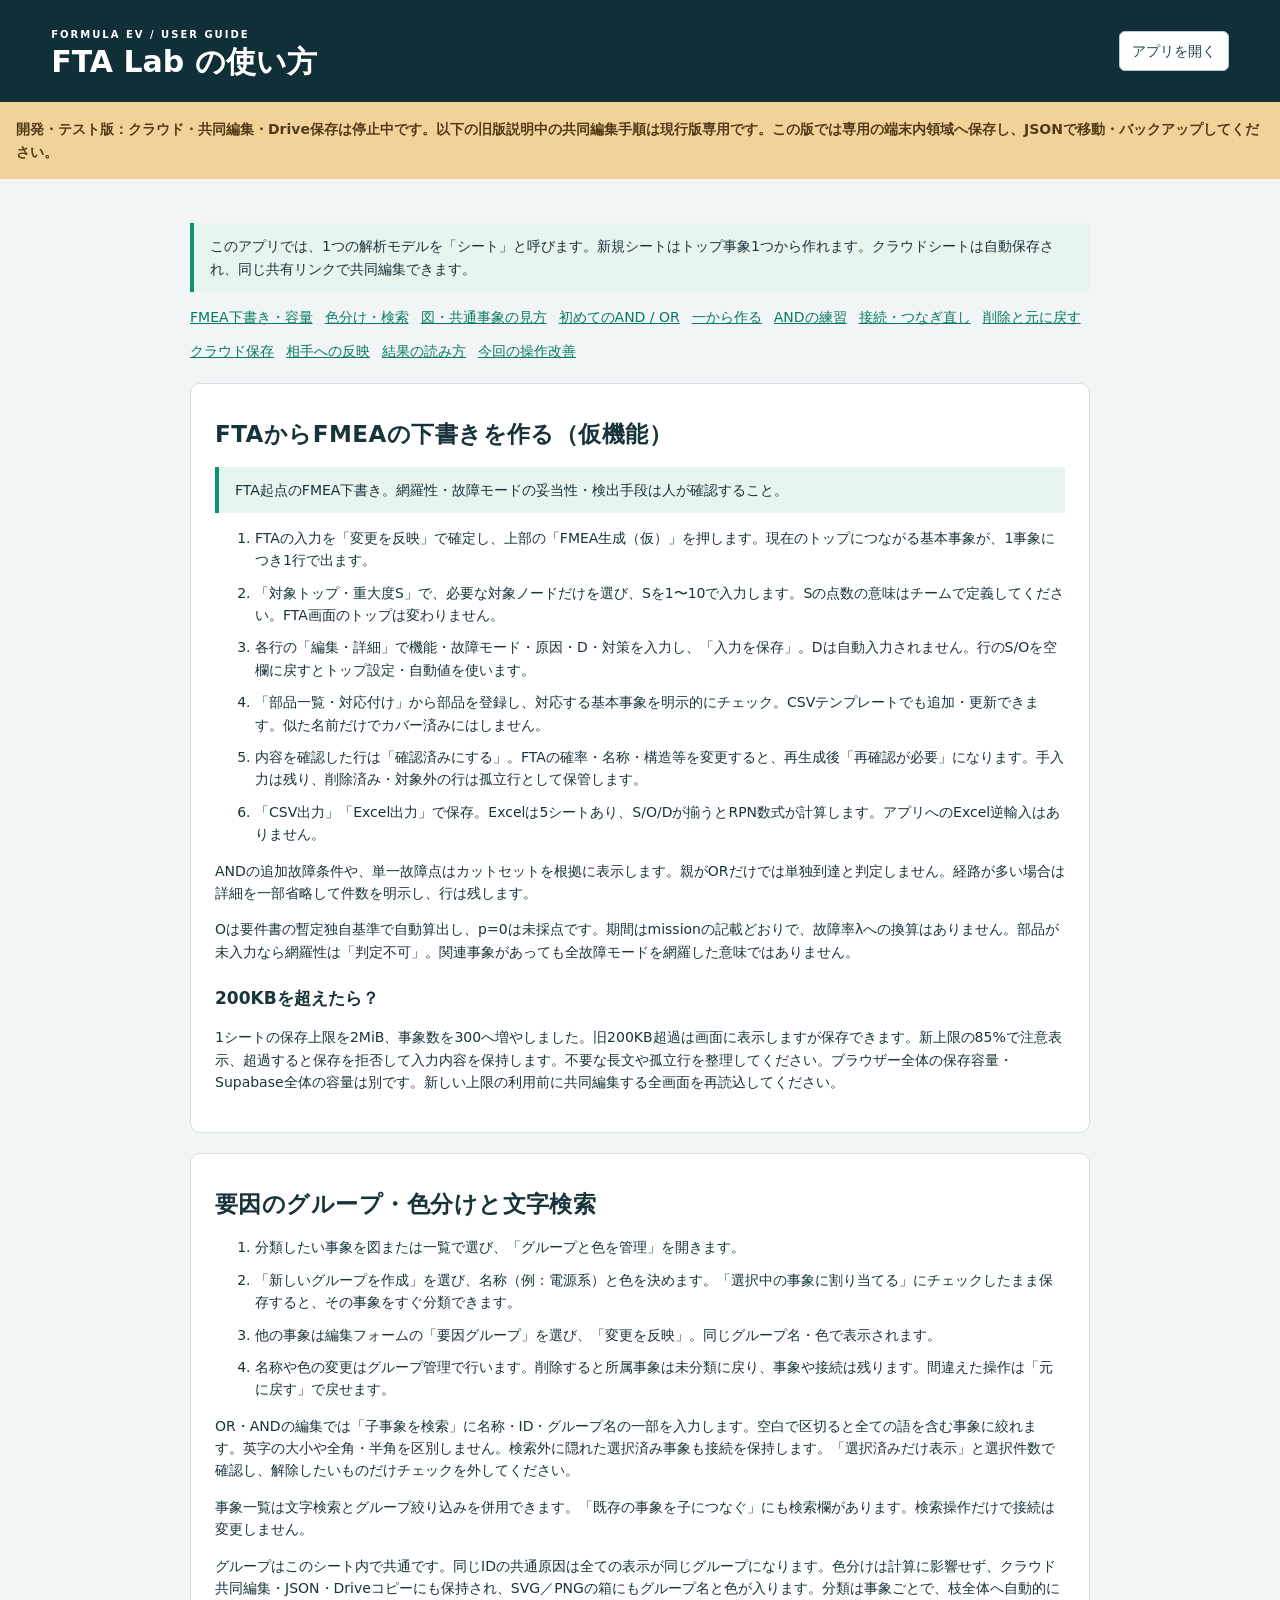
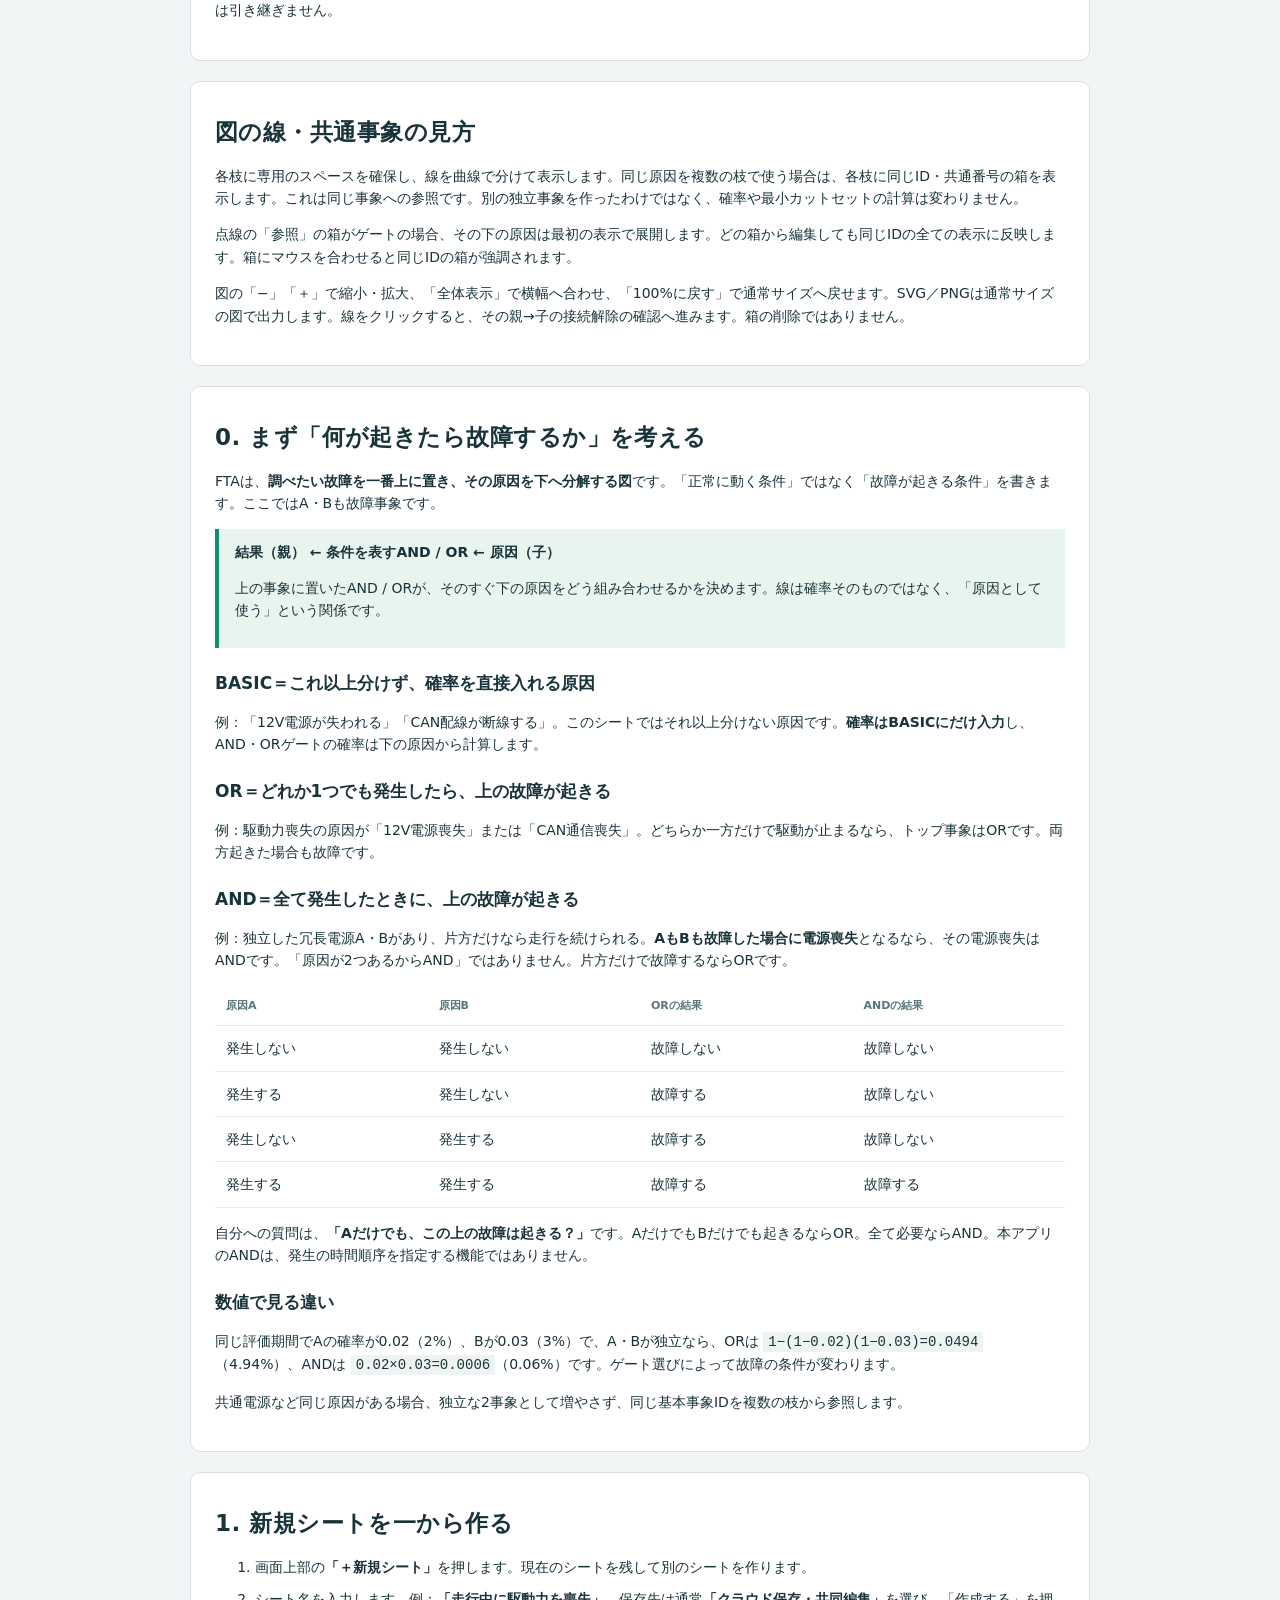
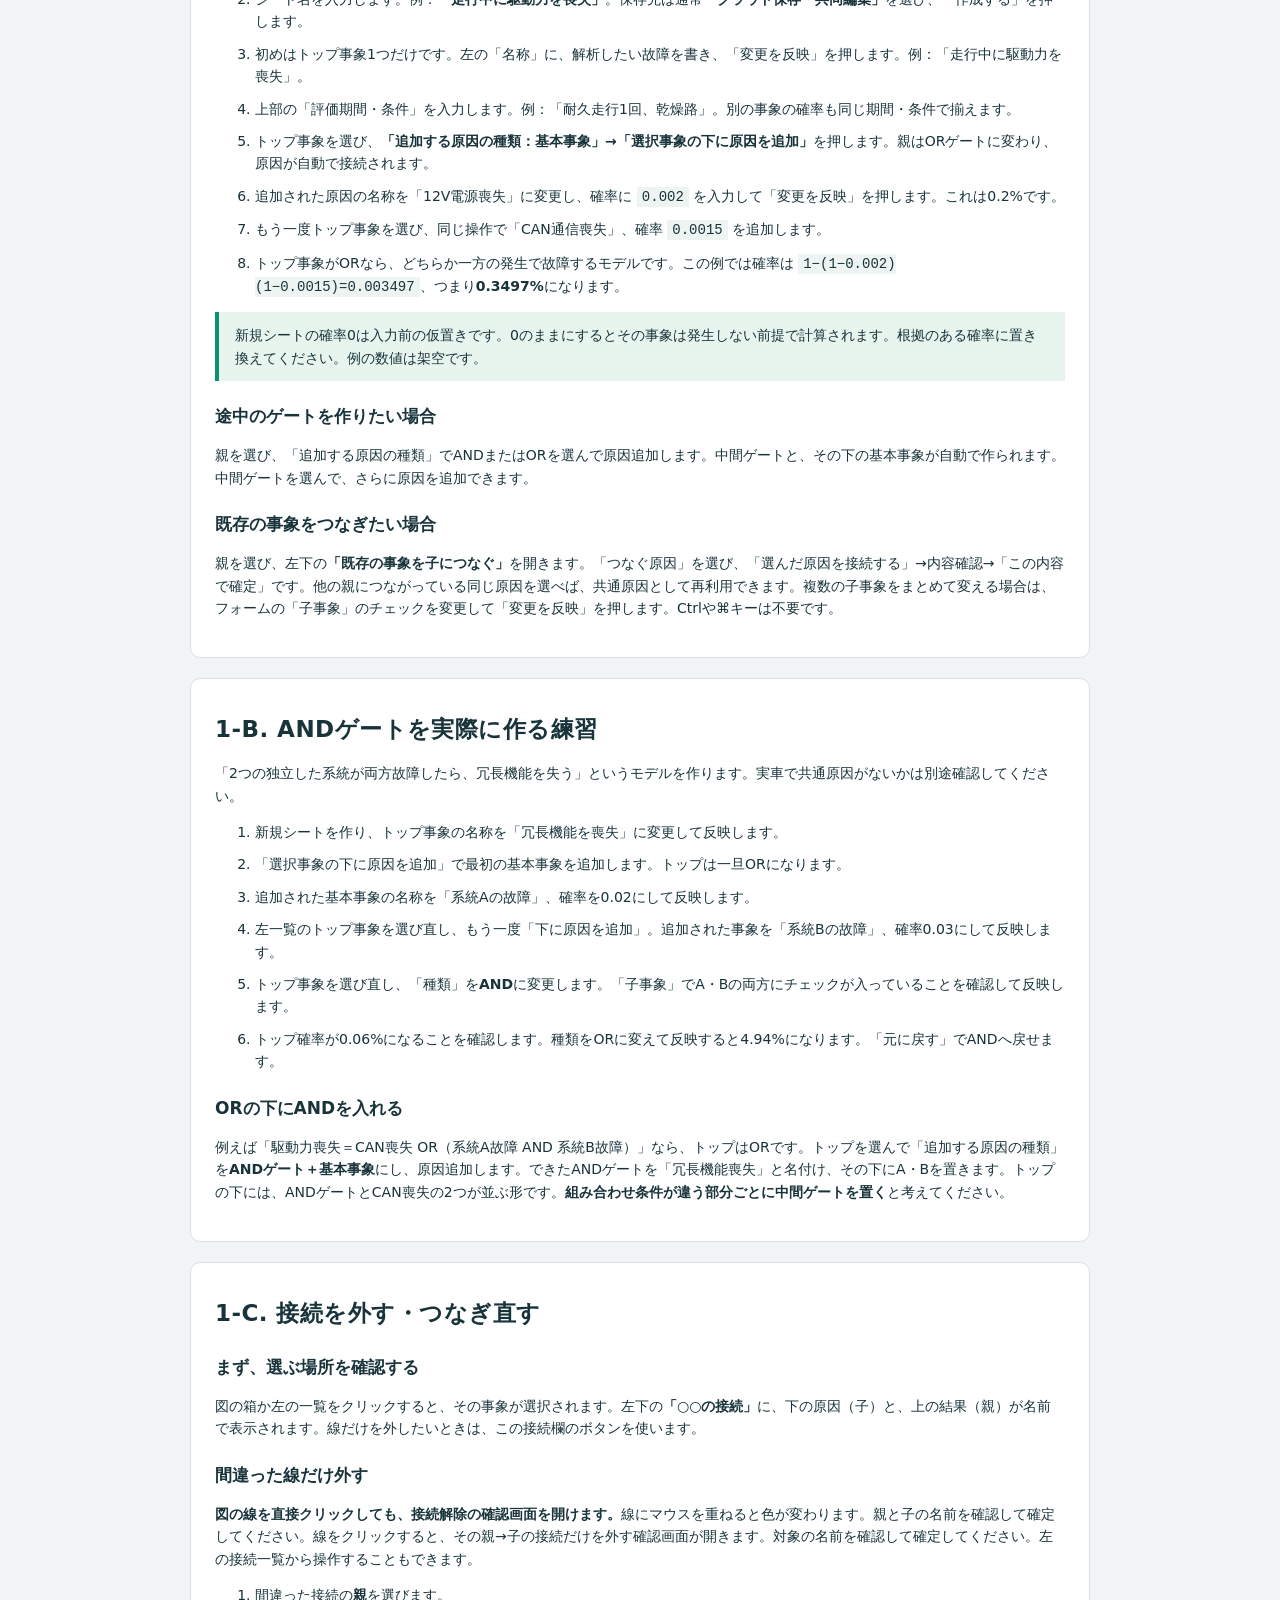
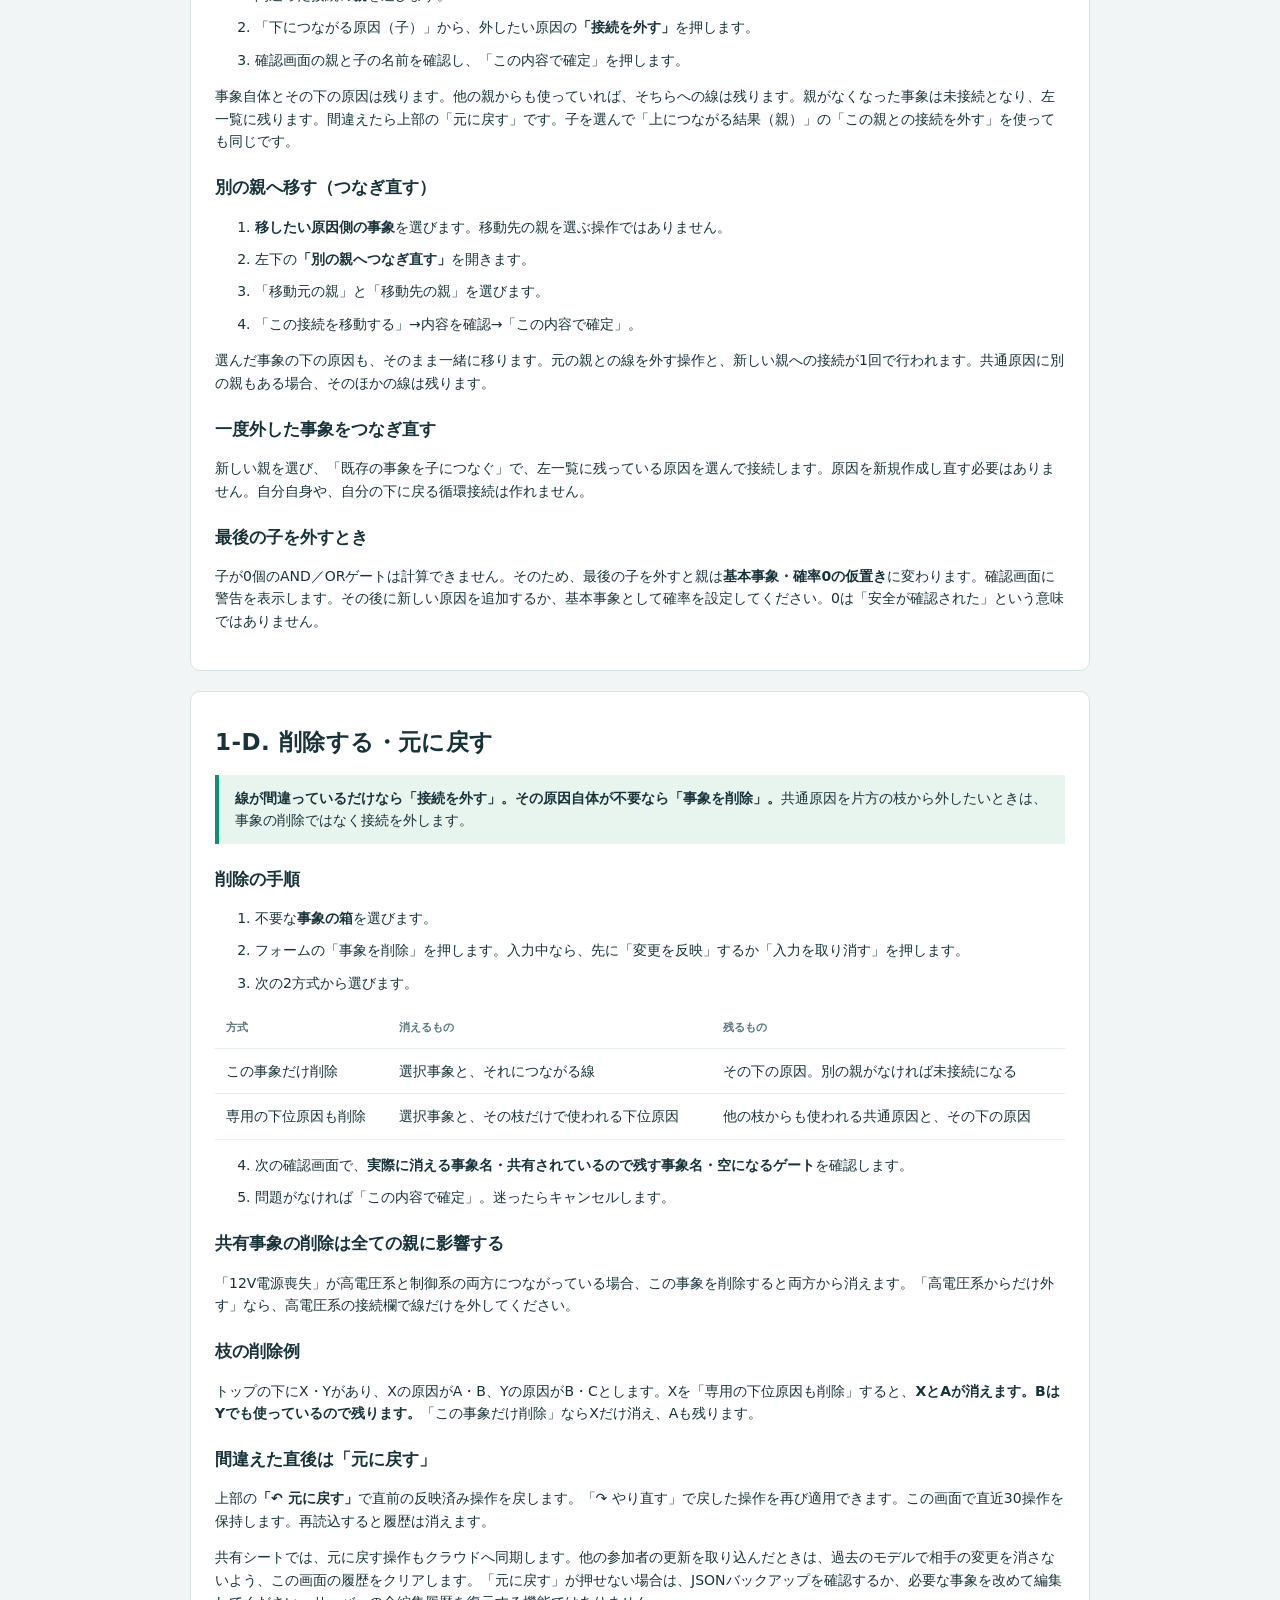
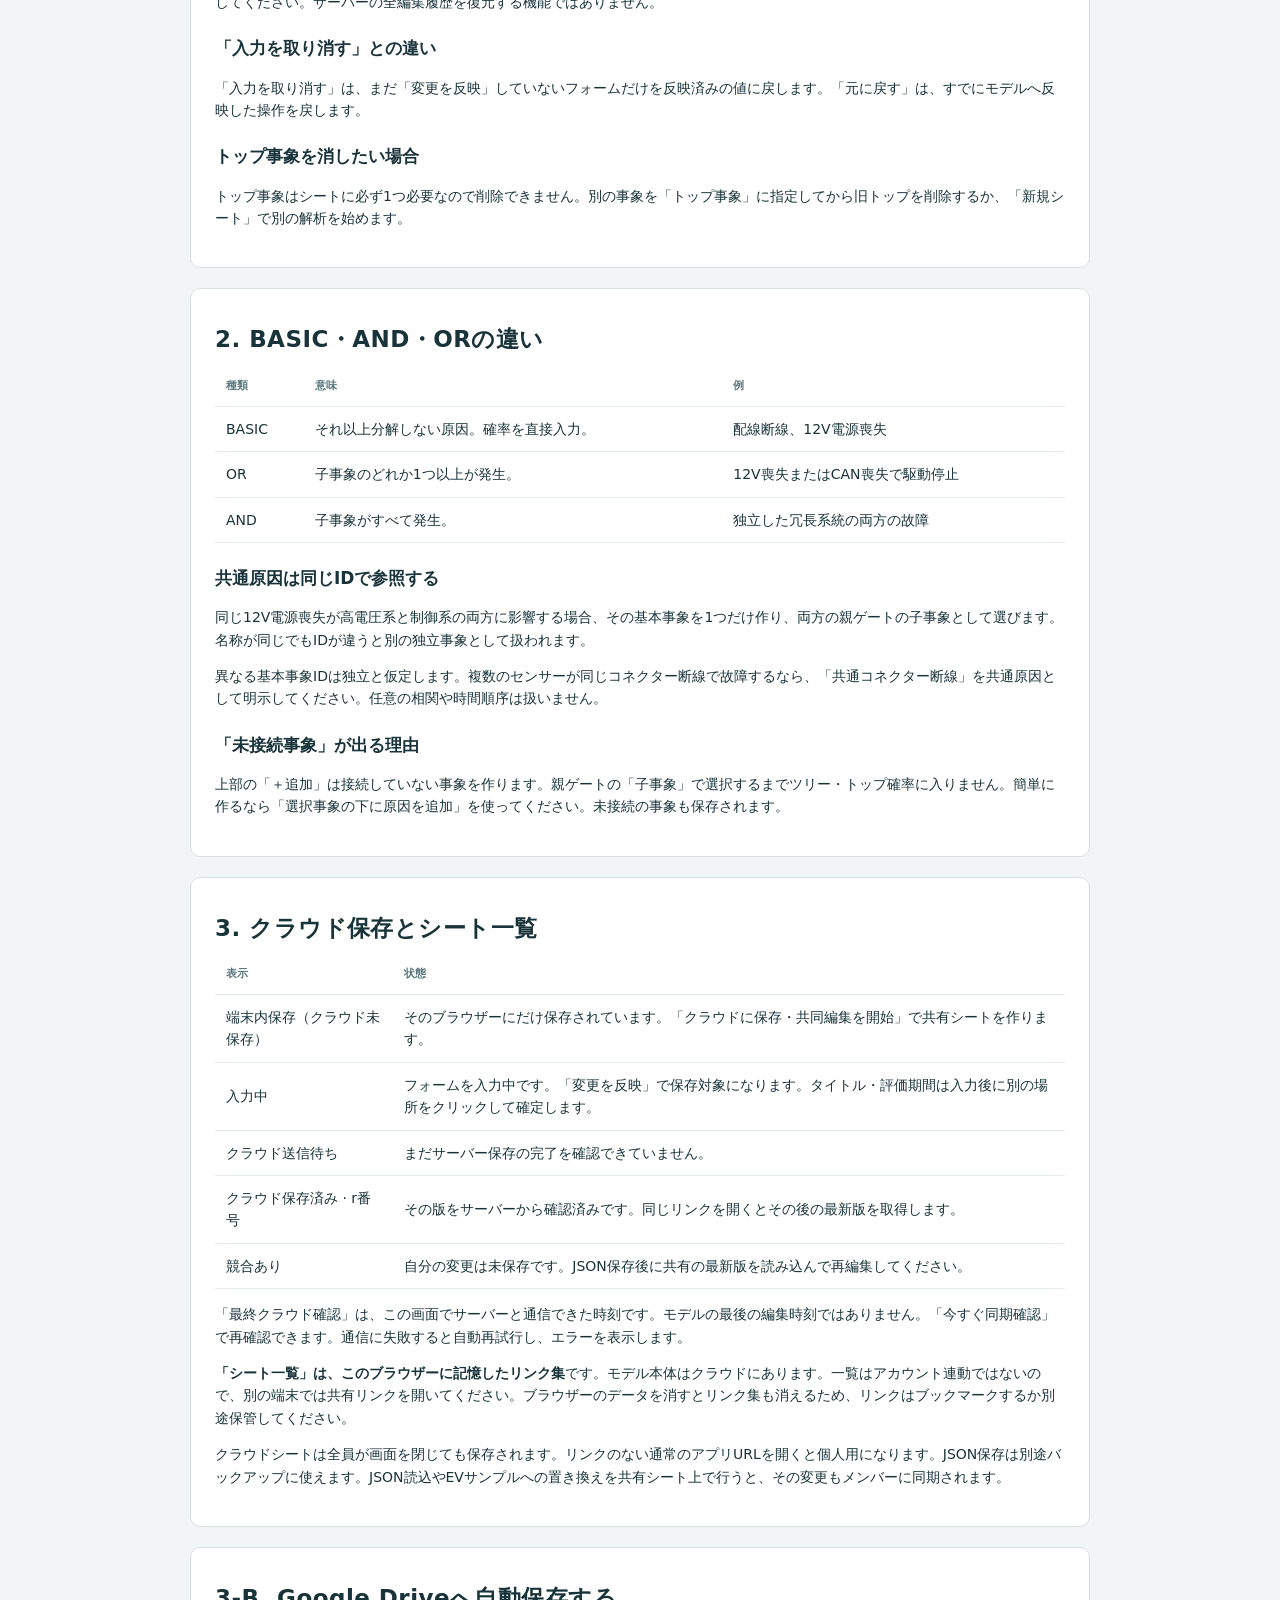
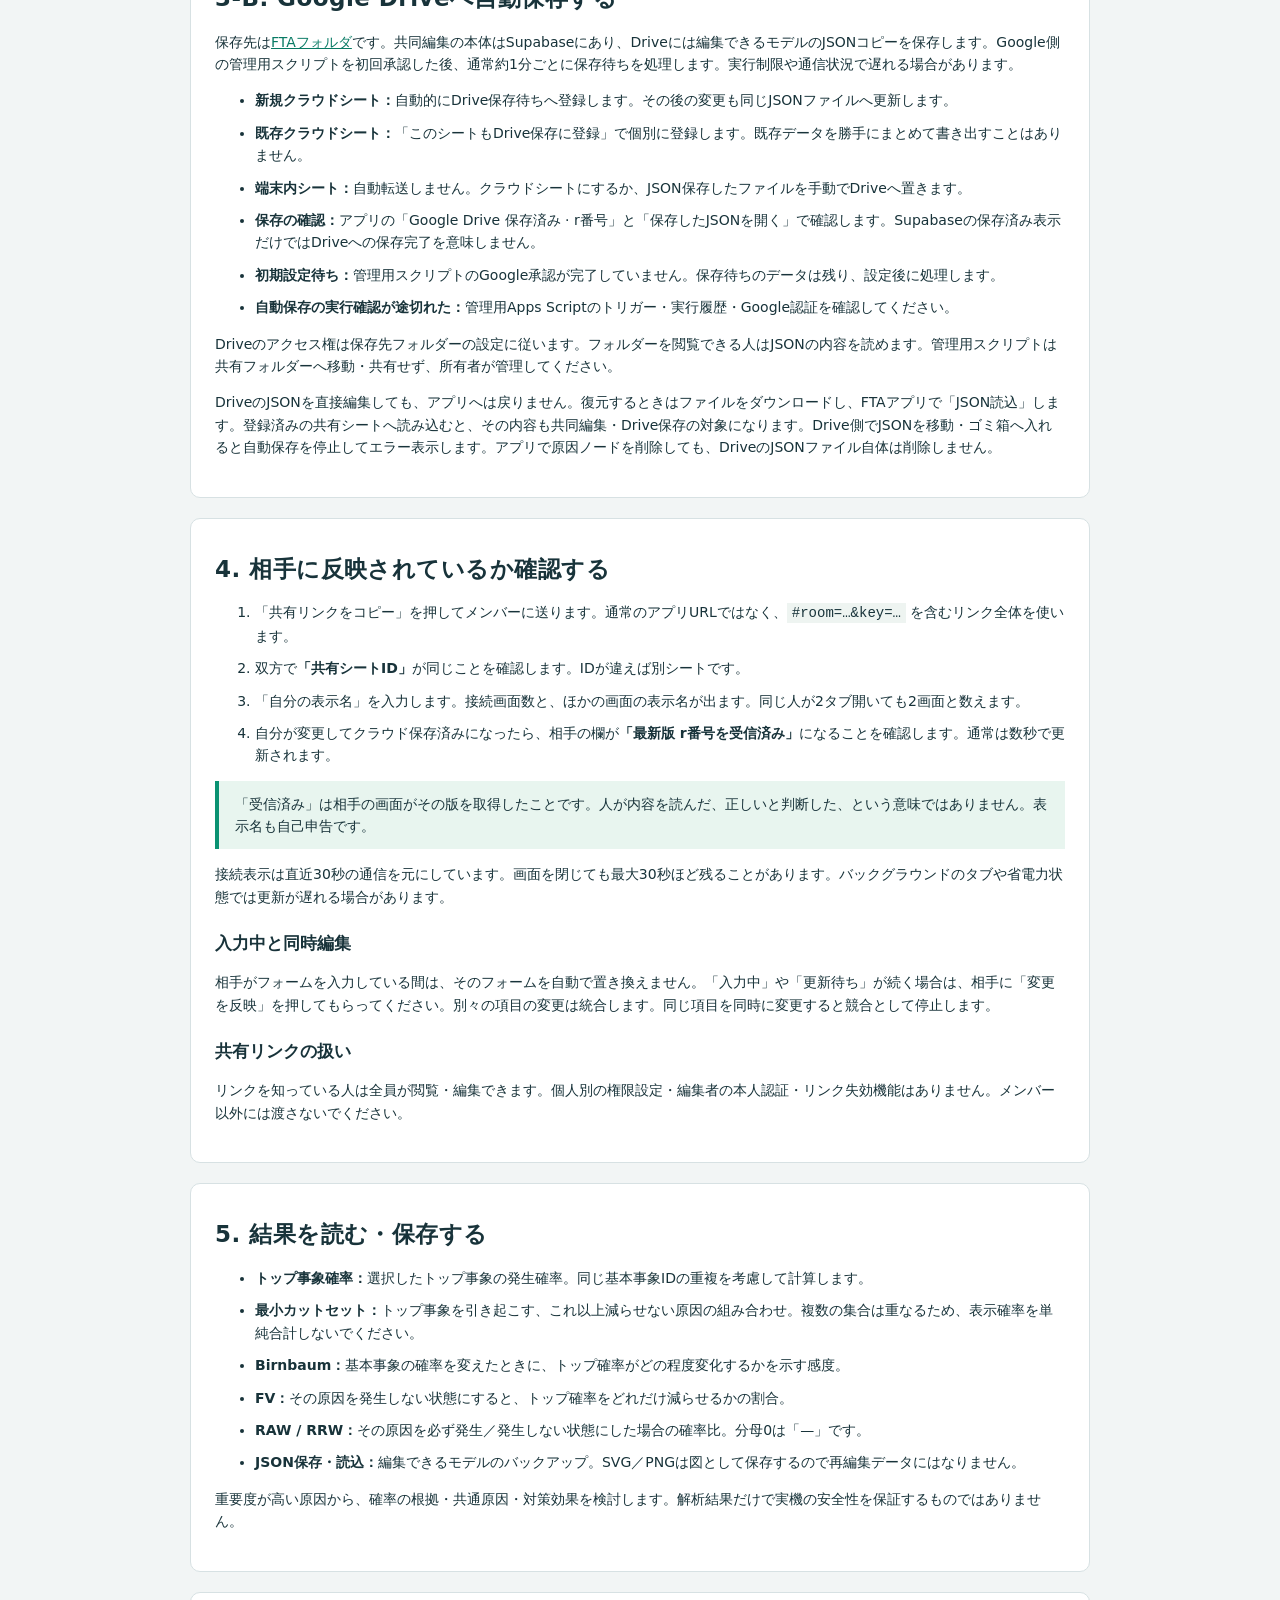
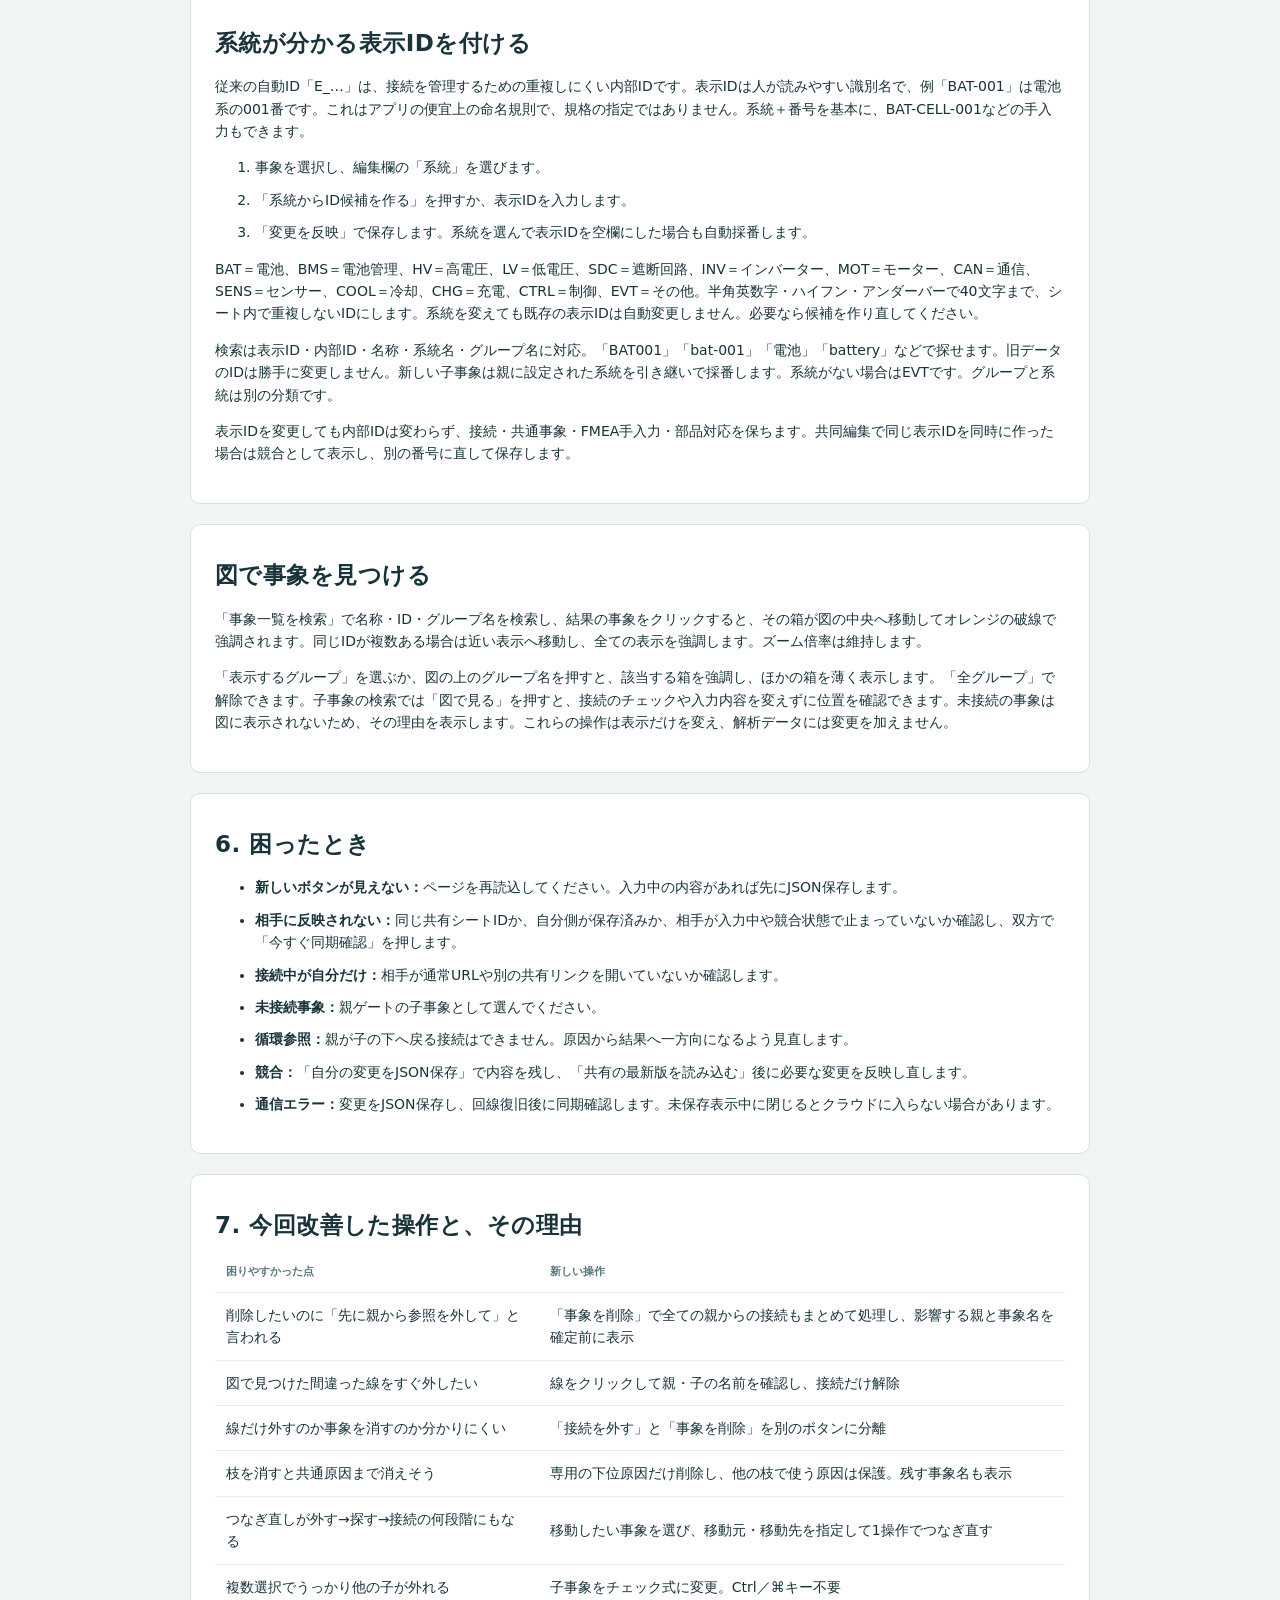
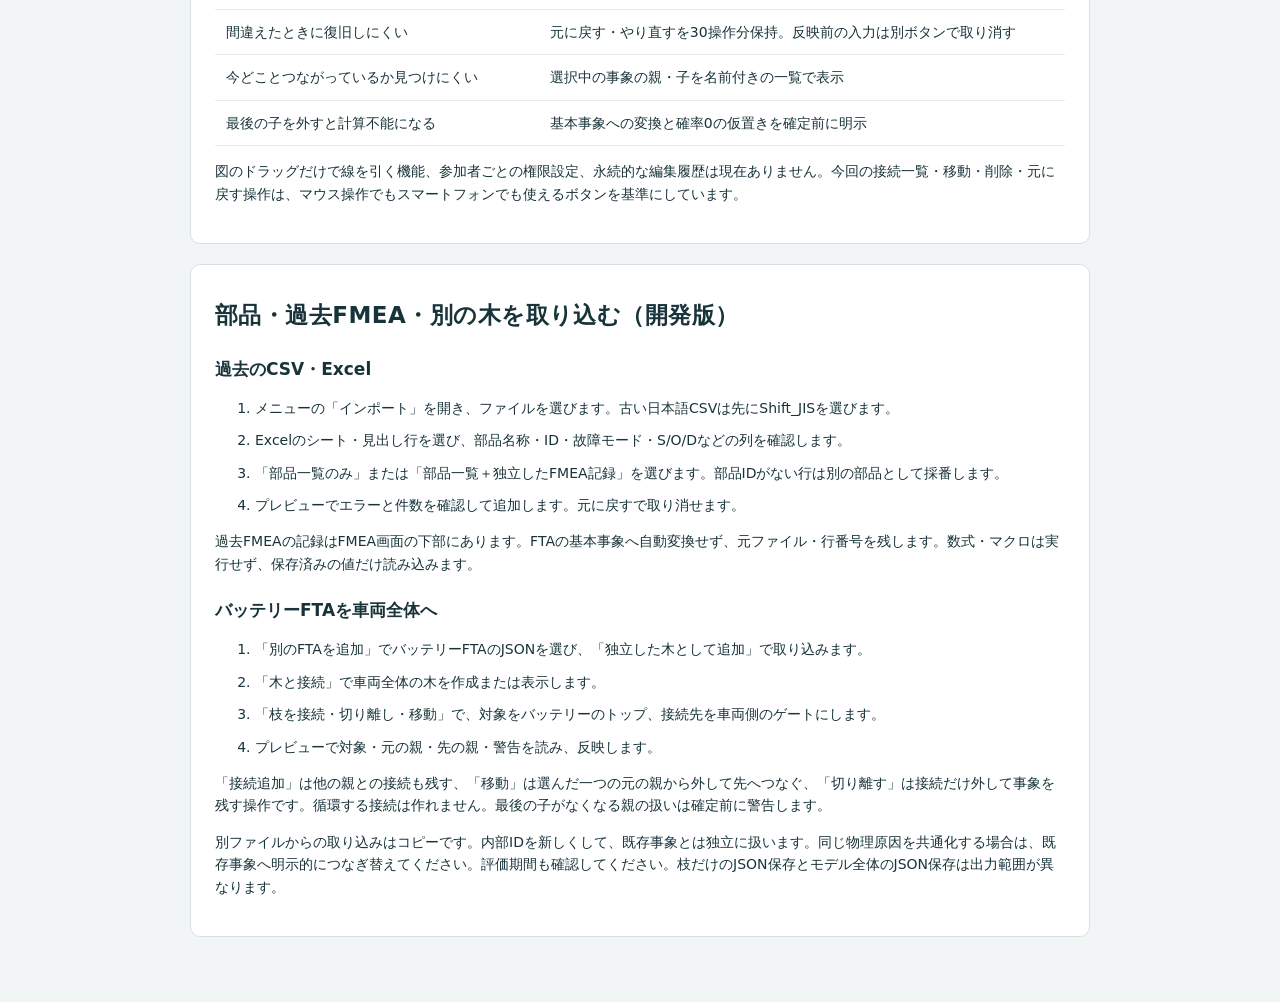
==== commit 806f9553: "Add previewed CSV and Excel imports, independent FMEA records and multi-tree FTA composition" ====
--- a/guide.html
+++ b/guide.html
@@ -45,4 +45,4 @@
 <section id="results"><h2>5. 結果を読む・保存する</h2><ul><li><strong>トップ事象確率：</strong>選択したトップ事象の発生確率。同じ基本事象IDの重複を考慮して計算します。</li><li><strong>最小カットセット：</strong>トップ事象を引き起こす、これ以上減らせない原因の組み合わせ。複数の集合は重なるため、表示確率を単純合計しないでください。</li><li><strong>Birnbaum：</strong>基本事象の確率を変えたときに、トップ確率がどの程度変化するかを示す感度。</li><li><strong>FV：</strong>その原因を発生しない状態にすると、トップ確率をどれだけ減らせるかの割合。</li><li><strong>RAW / RRW：</strong>その原因を必ず発生／発生しない状態にした場合の確率比。分母0は「—」です。</li><li><strong>JSON保存・読込：</strong>編集できるモデルのバックアップ。SVG／PNGは図として保存するので再編集データにはなりません。</li></ul><p>重要度が高い原因から、確率の根拠・共通原因・対策効果を検討します。解析結果だけで実機の安全性を保証するものではありません。</p></section>
 <section id="event-code-guide"><h2>系統が分かる表示IDを付ける</h2><p>従来の自動ID「E_…」は、接続を管理するための重複しにくい内部IDです。表示IDは人が読みやすい識別名で、例「BAT-001」は電池系の001番です。これはアプリの便宜上の命名規則で、規格の指定ではありません。系統＋番号を基本に、BAT-CELL-001などの手入力もできます。</p><ol><li>事象を選択し、編集欄の「系統」を選びます。</li><li>「系統からID候補を作る」を押すか、表示IDを入力します。</li><li>「変更を反映」で保存します。系統を選んで表示IDを空欄にした場合も自動採番します。</li></ol><p>BAT＝電池、BMS＝電池管理、HV＝高電圧、LV＝低電圧、SDC＝遮断回路、INV＝インバーター、MOT＝モーター、CAN＝通信、SENS＝センサー、COOL＝冷却、CHG＝充電、CTRL＝制御、EVT＝その他。半角英数字・ハイフン・アンダーバーで40文字まで、シート内で重複しないIDにします。系統を変えても既存の表示IDは自動変更しません。必要なら候補を作り直してください。</p><p>検索は表示ID・内部ID・名称・系統名・グループ名に対応。「BAT001」「bat-001」「電池」「battery」などで探せます。旧データのIDは勝手に変更しません。新しい子事象は親に設定された系統を引き継いで採番します。系統がない場合はEVTです。グループと系統は別の分類です。</p><p>表示IDを変更しても内部IDは変わらず、接続・共通事象・FMEA手入力・部品対応を保ちます。共同編集で同じ表示IDを同時に作った場合は競合として表示し、別の番号に直して保存します。</p></section><section id="diagram-navigation"><h2>図で事象を見つける</h2><p>「事象一覧を検索」で名称・ID・グループ名を検索し、結果の事象をクリックすると、その箱が図の中央へ移動してオレンジの破線で強調されます。同じIDが複数ある場合は近い表示へ移動し、全ての表示を強調します。ズーム倍率は維持します。</p><p>「表示するグループ」を選ぶか、図の上のグループ名を押すと、該当する箱を強調し、ほかの箱を薄く表示します。「全グループ」で解除できます。子事象の検索では「図で見る」を押すと、接続のチェックや入力内容を変えずに位置を確認できます。未接続の事象は図に表示されないため、その理由を表示します。これらの操作は表示だけを変え、解析データには変更を加えません。</p></section><section id="trouble"><h2>6. 困ったとき</h2><ul><li><strong>新しいボタンが見えない：</strong>ページを再読込してください。入力中の内容があれば先にJSON保存します。</li><li><strong>相手に反映されない：</strong>同じ共有シートIDか、自分側が保存済みか、相手が入力中や競合状態で止まっていないか確認し、双方で「今すぐ同期確認」を押します。</li><li><strong>接続中が自分だけ：</strong>相手が通常URLや別の共有リンクを開いていないか確認します。</li><li><strong>未接続事象：</strong>親ゲートの子事象として選んでください。</li><li><strong>循環参照：</strong>親が子の下へ戻る接続はできません。原因から結果へ一方向になるよう見直します。</li><li><strong>競合：</strong>「自分の変更をJSON保存」で内容を残し、「共有の最新版を読み込む」後に必要な変更を反映し直します。</li><li><strong>通信エラー：</strong>変更をJSON保存し、回線復旧後に同期確認します。未保存表示中に閉じるとクラウドに入らない場合があります。</li></ul></section>
 <section id="improvements"><h2>7. 今回改善した操作と、その理由</h2><table><thead><tr><th>困りやすかった点</th><th>新しい操作</th></tr></thead><tbody><tr><td>削除したいのに「先に親から参照を外して」と言われる</td><td>「事象を削除」で全ての親からの接続もまとめて処理し、影響する親と事象名を確定前に表示</td></tr><tr><td>図で見つけた間違った線をすぐ外したい</td><td>線をクリックして親・子の名前を確認し、接続だけ解除</td></tr><tr><td>線だけ外すのか事象を消すのか分かりにくい</td><td>「接続を外す」と「事象を削除」を別のボタンに分離</td></tr><tr><td>枝を消すと共通原因まで消えそう</td><td>専用の下位原因だけ削除し、他の枝で使う原因は保護。残す事象名も表示</td></tr><tr><td>つなぎ直しが外す→探す→接続の何段階にもなる</td><td>移動したい事象を選び、移動元・移動先を指定して1操作でつなぎ直す</td></tr><tr><td>複数選択でうっかり他の子が外れる</td><td>子事象をチェック式に変更。Ctrl／⌘キー不要</td></tr><tr><td>間違えたときに復旧しにくい</td><td>元に戻す・やり直すを30操作分保持。反映前の入力は別ボタンで取り消す</td></tr><tr><td>今どことつながっているか見つけにくい</td><td>選択中の事象の親・子を名前付きの一覧で表示</td></tr><tr><td>最後の子を外すと計算不能になる</td><td>基本事象への変換と確率0の仮置きを確定前に明示</td></tr></tbody></table><p>図のドラッグだけで線を引く機能、参加者ごとの権限設定、永続的な編集履歴は現在ありません。今回の接続一覧・移動・削除・元に戻す操作は、マウス操作でもスマートフォンでも使えるボタンを基準にしています。</p></section>
-</article></main></html>
+<section id="import-and-trees"><h2>部品・過去FMEA・別の木を取り込む（開発版）</h2><h3>過去のCSV・Excel</h3><ol><li>メニューの「インポート」を開き、ファイルを選びます。古い日本語CSVは先にShift_JISを選びます。</li><li>Excelのシート・見出し行を選び、部品名称・ID・故障モード・S/O/Dなどの列を確認します。</li><li>「部品一覧のみ」または「部品一覧＋独立したFMEA記録」を選びます。部品IDがない行は別の部品として採番します。</li><li>プレビューでエラーと件数を確認して追加します。元に戻すで取り消せます。</li></ol><p>過去FMEAの記録はFMEA画面の下部にあります。FTAの基本事象へ自動変換せず、元ファイル・行番号を残します。数式・マクロは実行せず、保存済みの値だけ読み込みます。</p><h3>バッテリーFTAを車両全体へ</h3><ol><li>「別のFTAを追加」でバッテリーFTAのJSONを選び、「独立した木として追加」で取り込みます。</li><li>「木と接続」で車両全体の木を作成または表示します。</li><li>「枝を接続・切り離し・移動」で、対象をバッテリーのトップ、接続先を車両側のゲートにします。</li><li>プレビューで対象・元の親・先の親・警告を読み、反映します。</li></ol><p>「接続追加」は他の親との接続も残す、「移動」は選んだ一つの元の親から外して先へつなぐ、「切り離す」は接続だけ外して事象を残す操作です。循環する接続は作れません。最後の子がなくなる親の扱いは確定前に警告します。</p><p>別ファイルからの取り込みはコピーです。内部IDを新しくして、既存事象とは独立に扱います。同じ物理原因を共通化する場合は、既存事象へ明示的につなぎ替えてください。評価期間も確認してください。枝だけのJSON保存とモデル全体のJSON保存は出力範囲が異なります。</p></section></article></main></html>
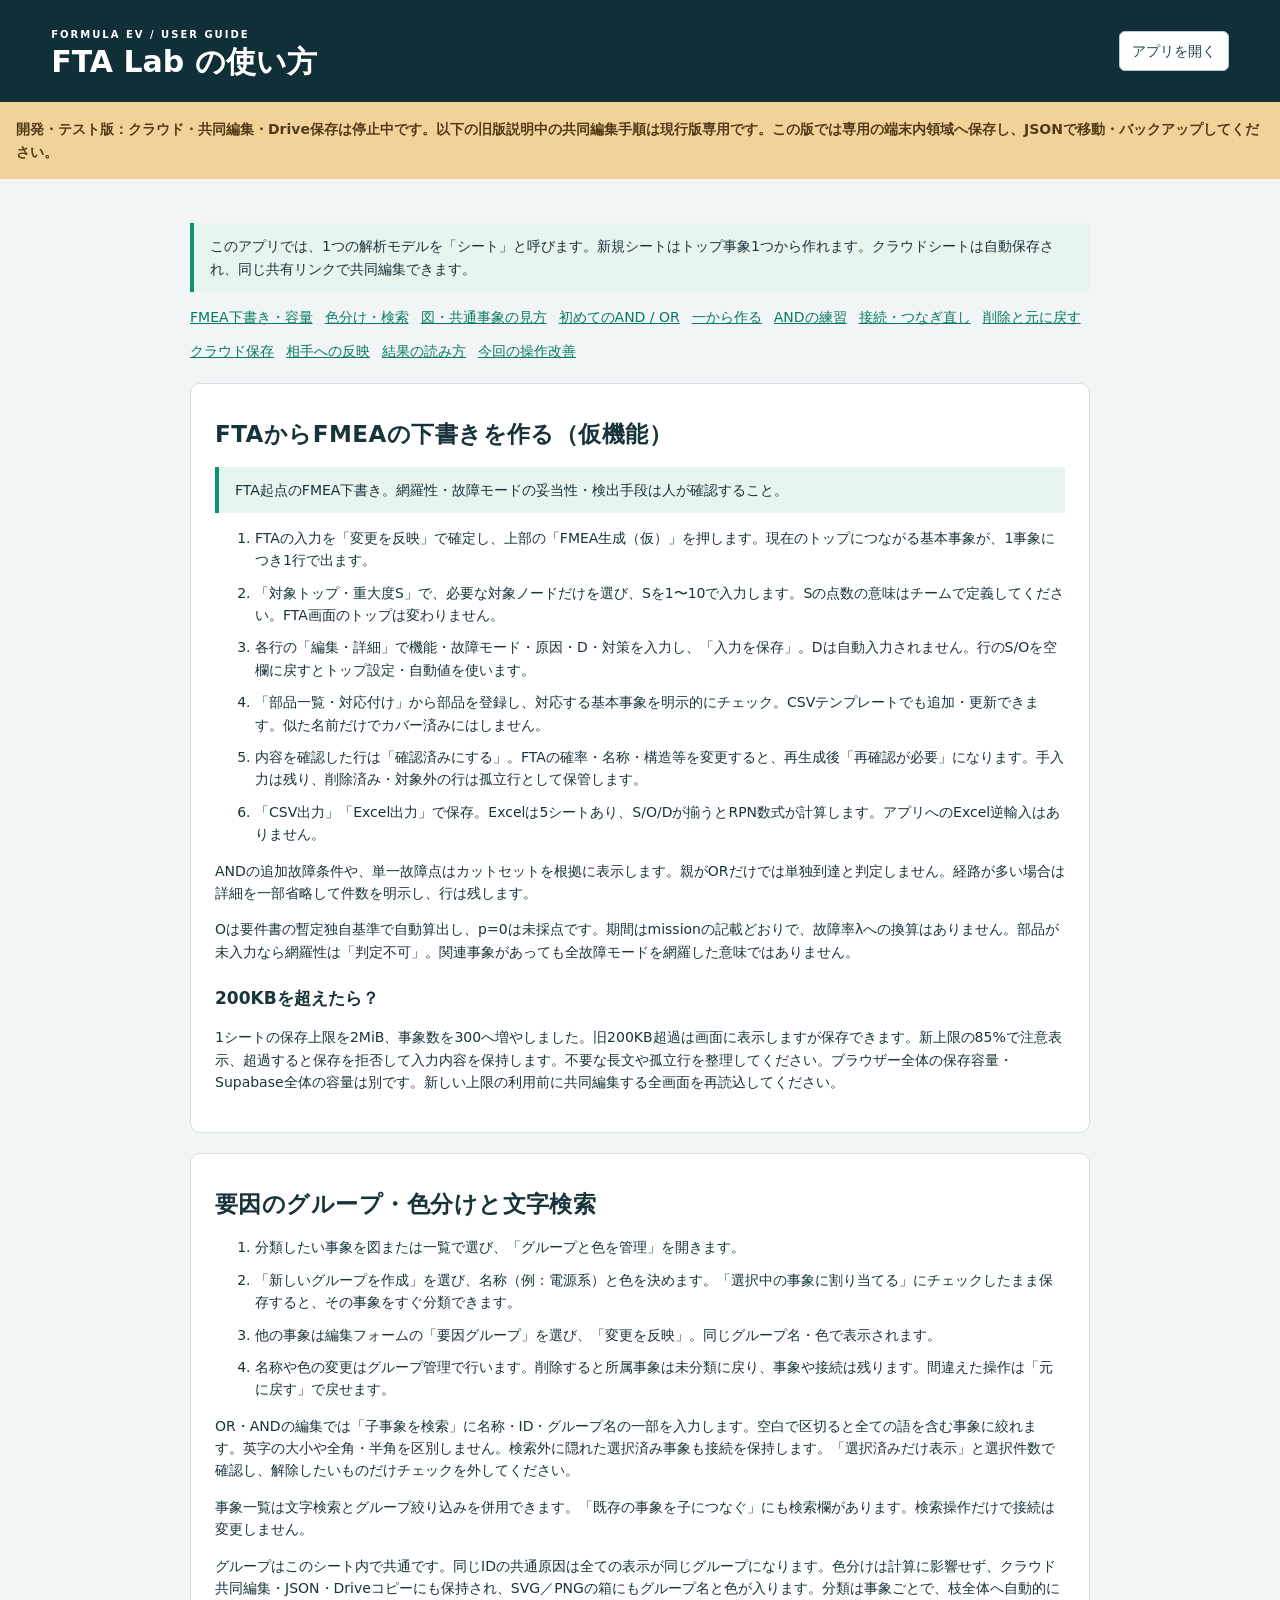
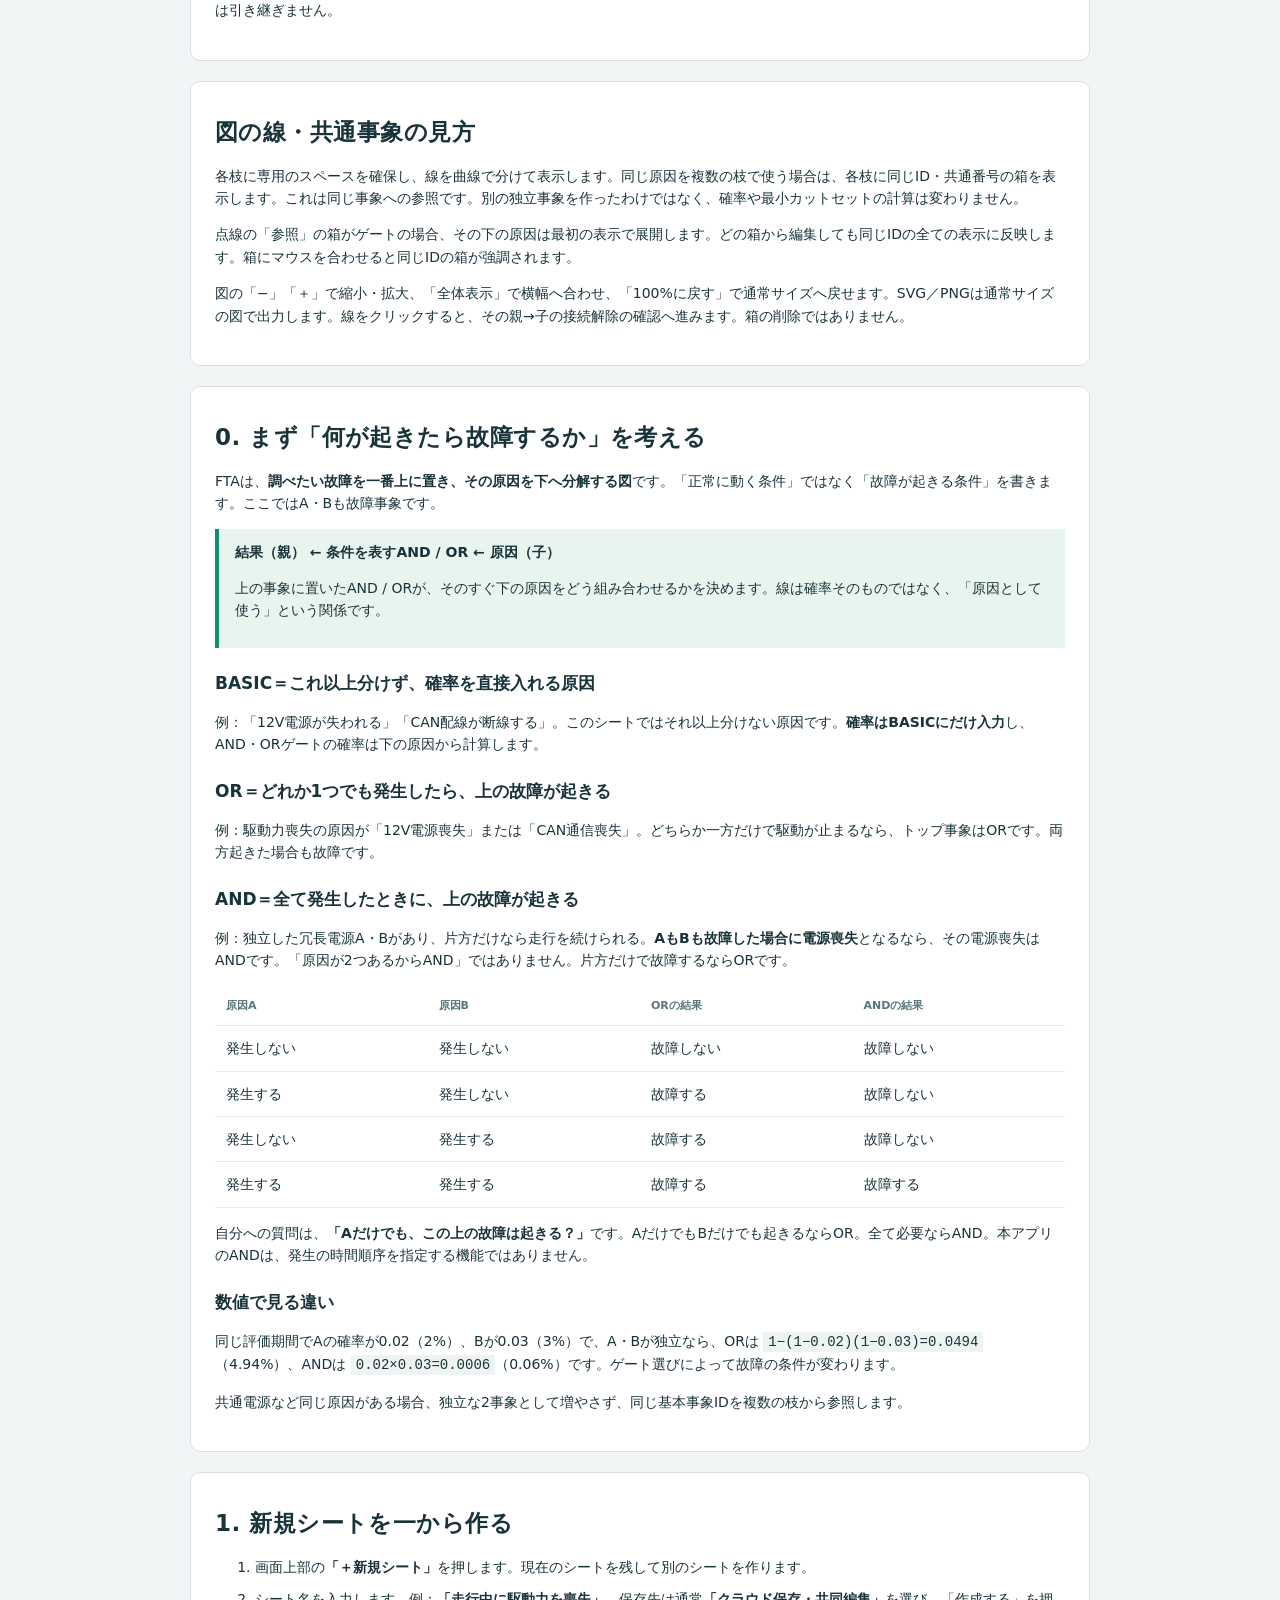
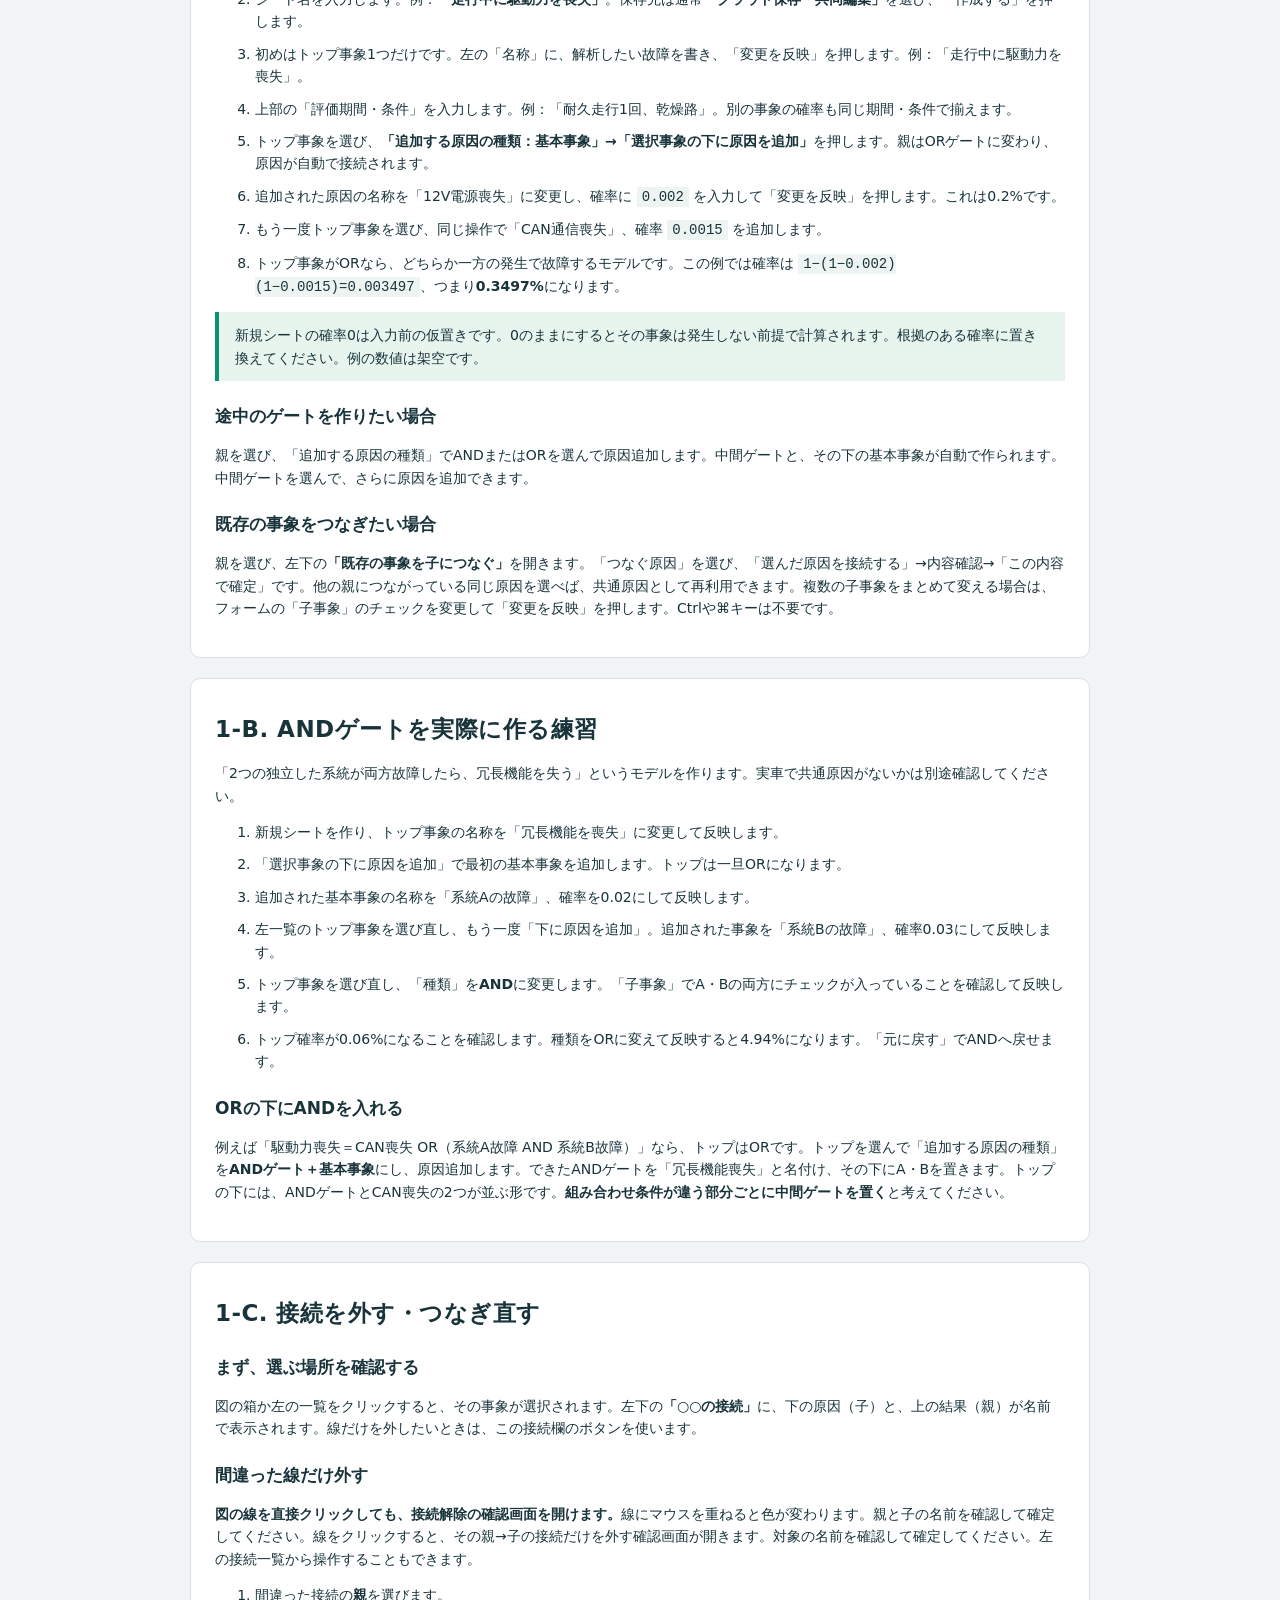
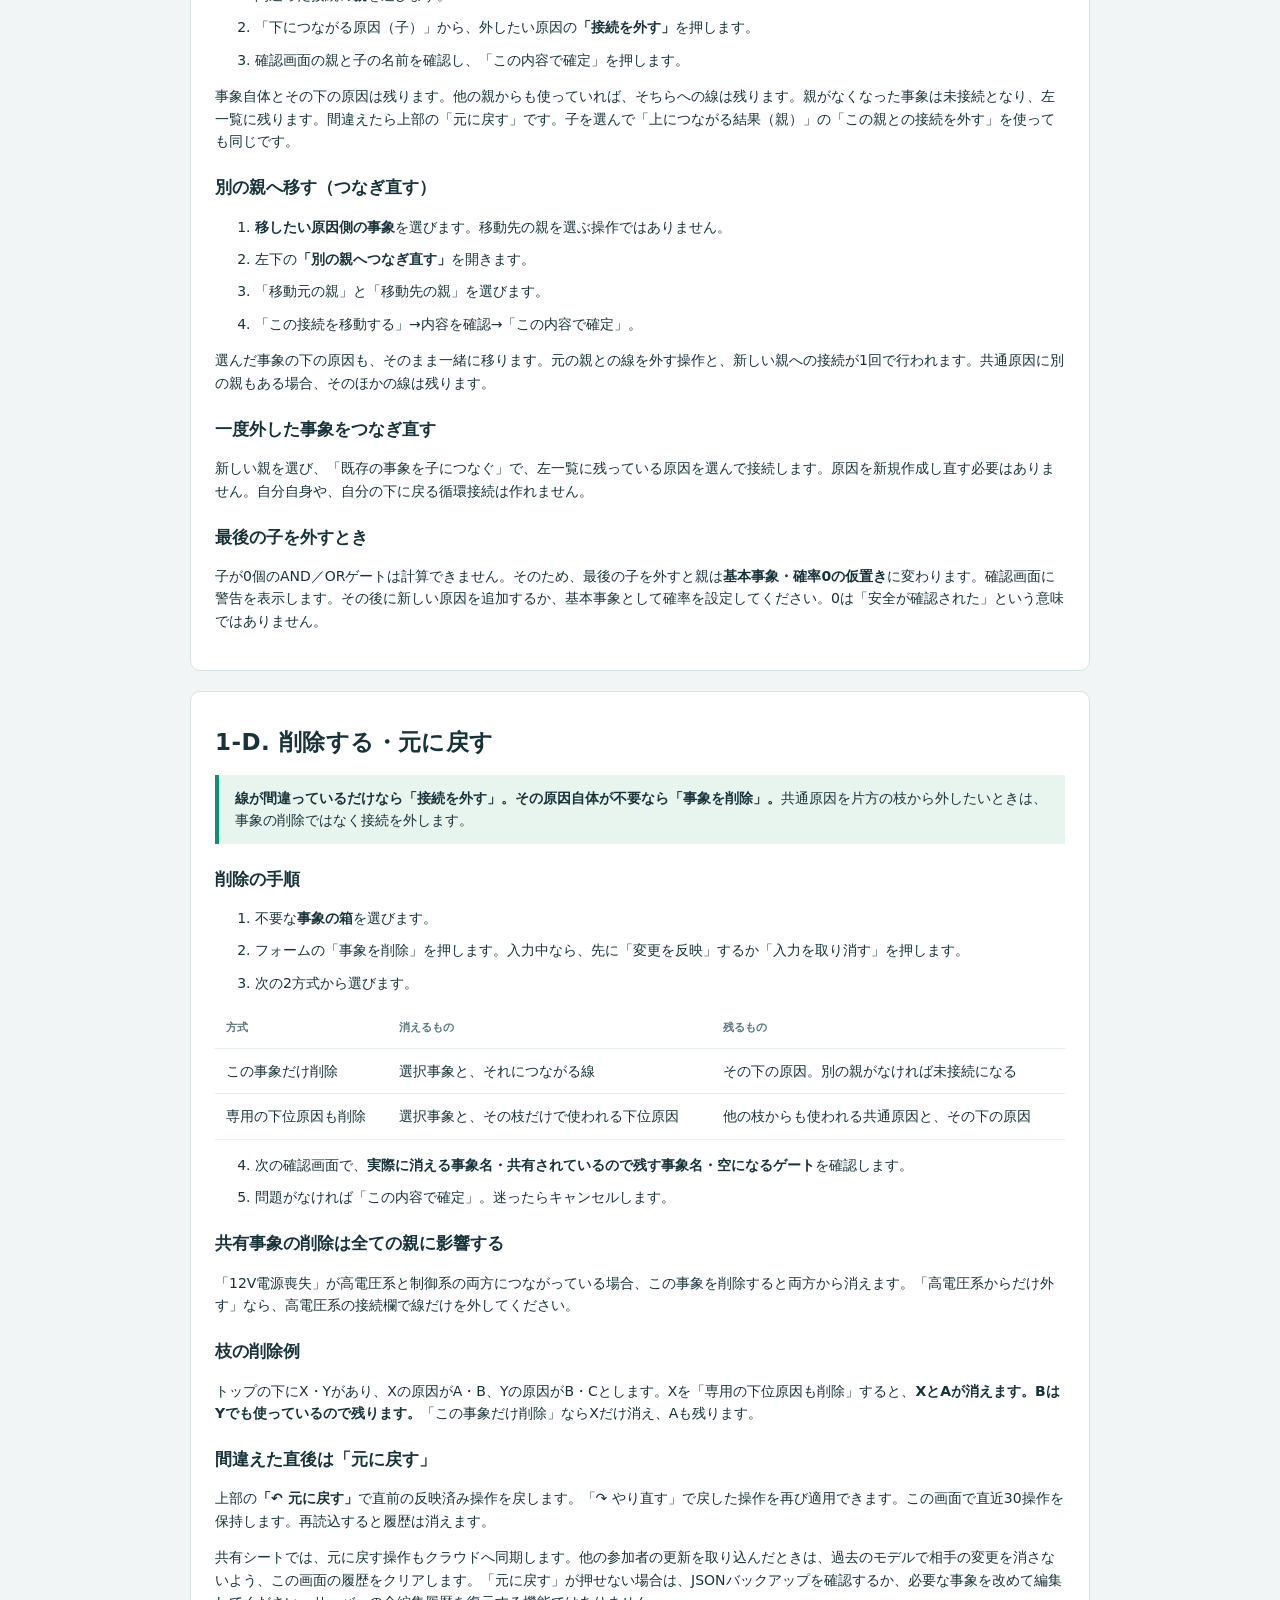
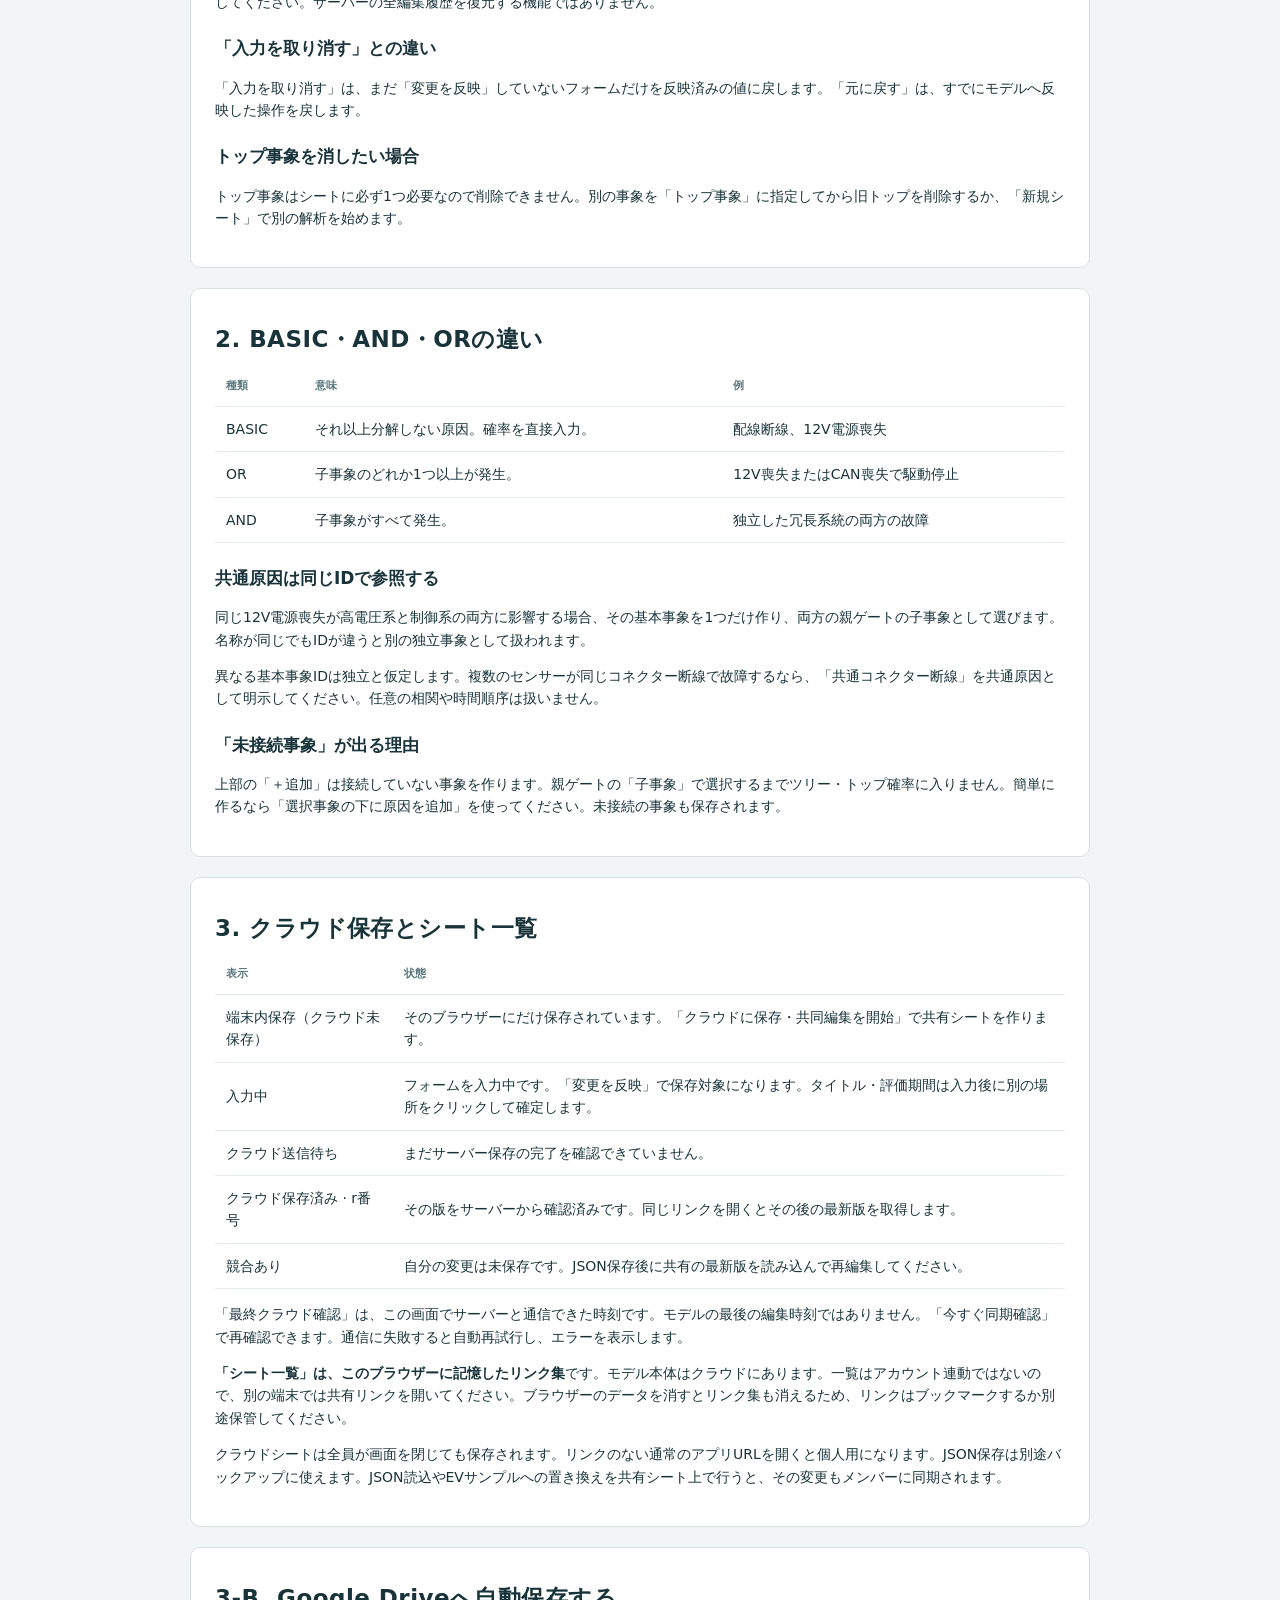
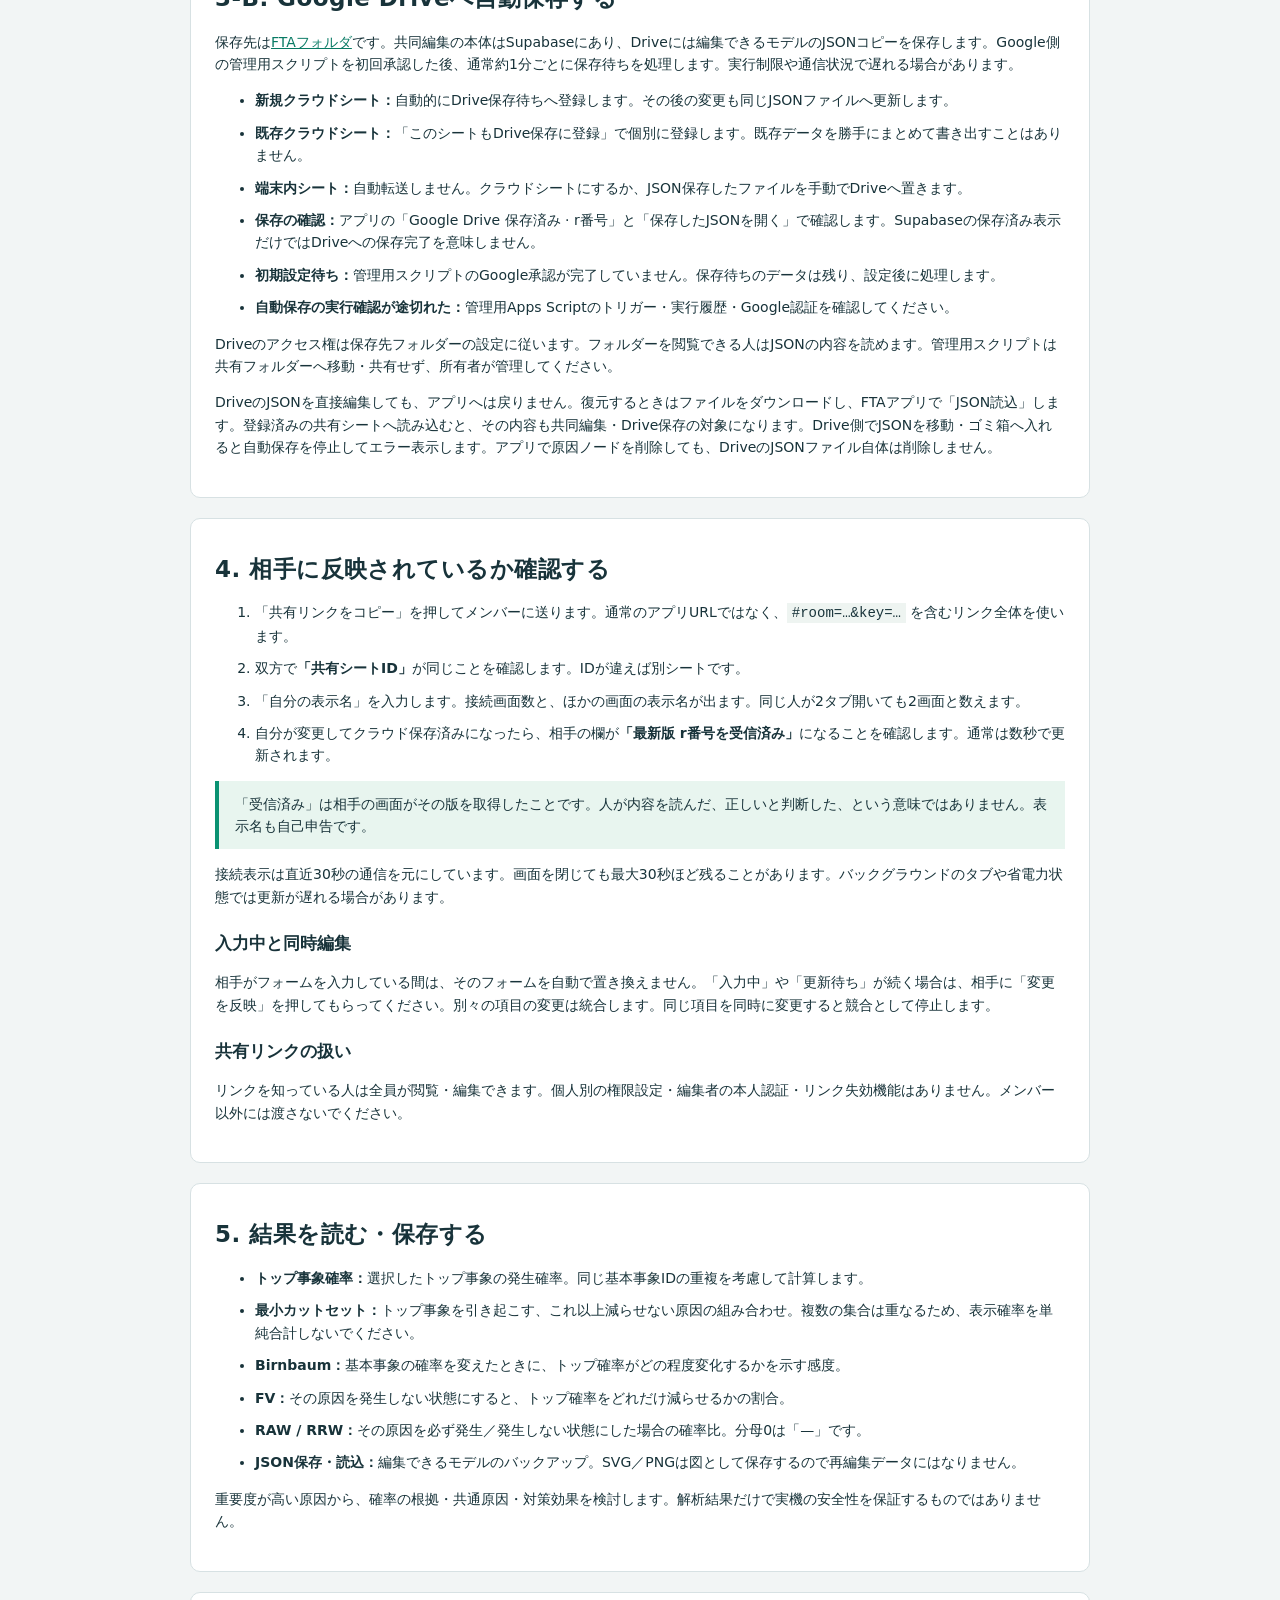
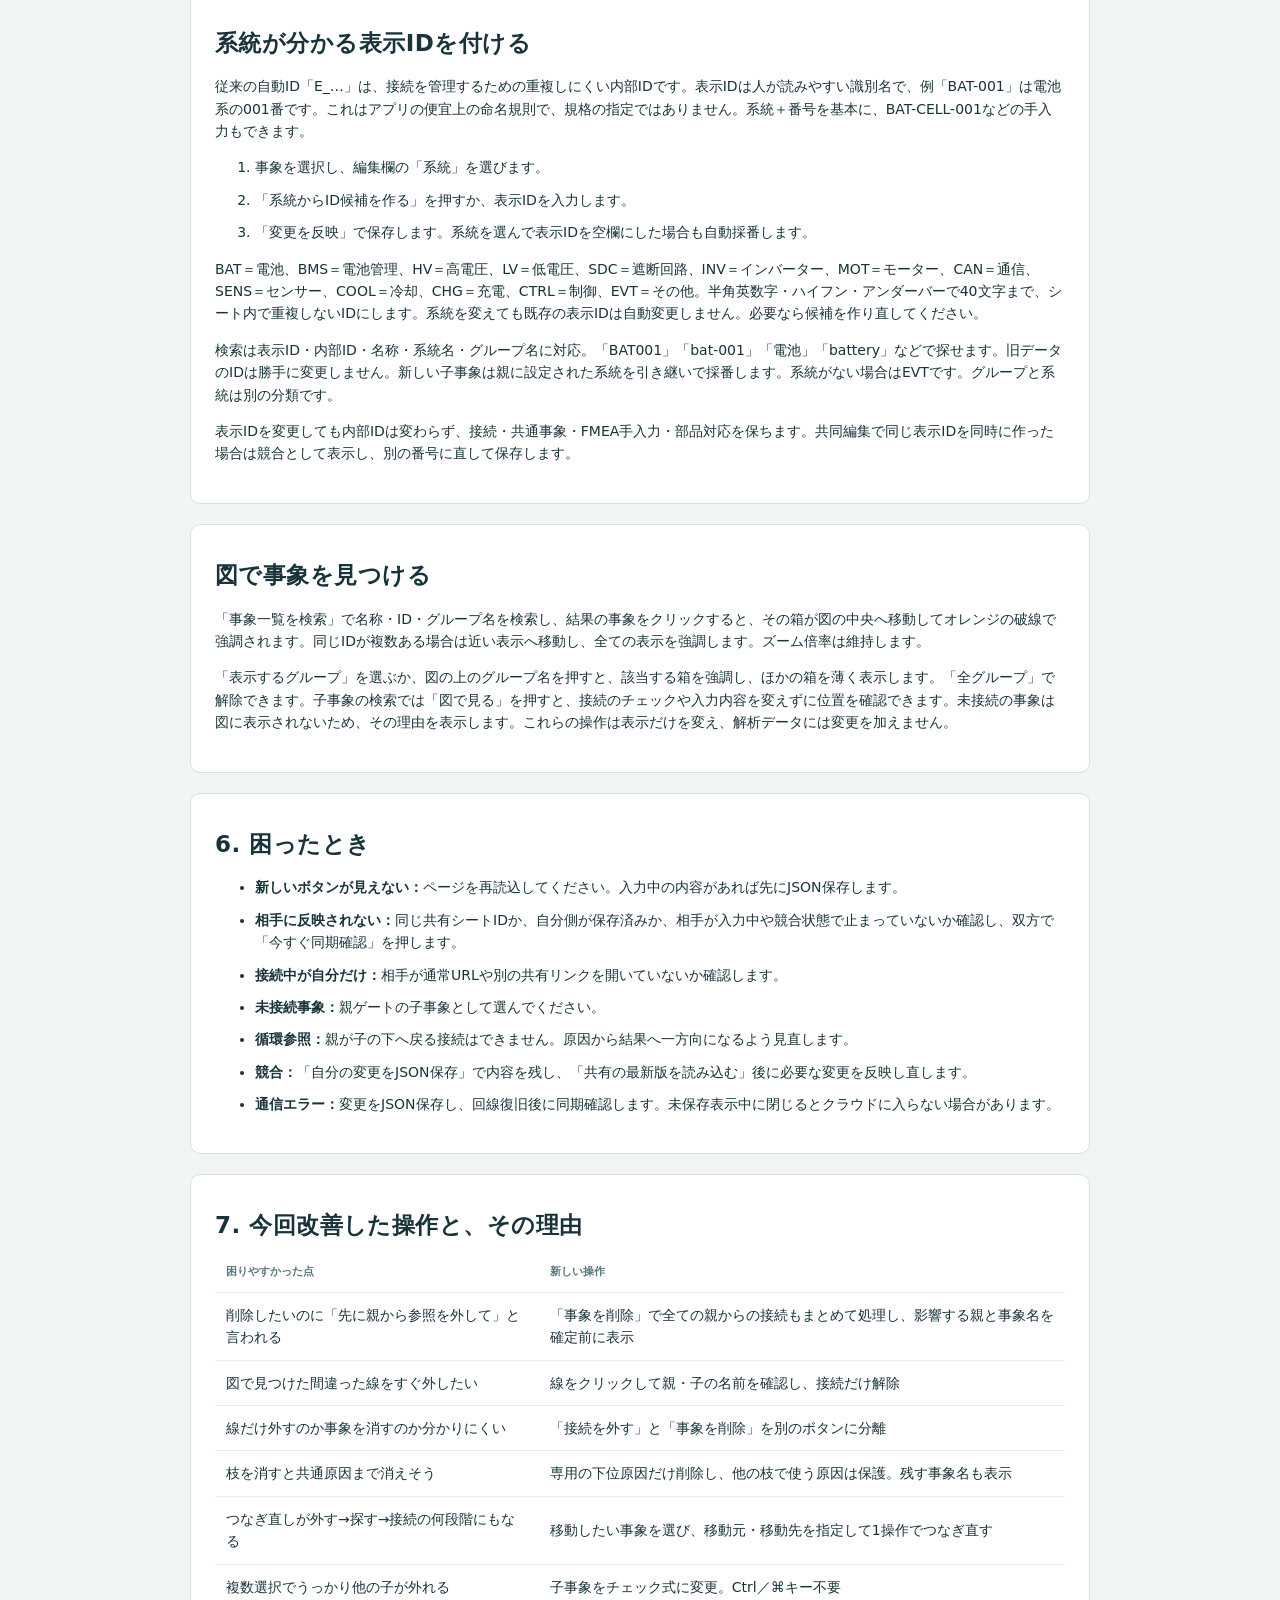
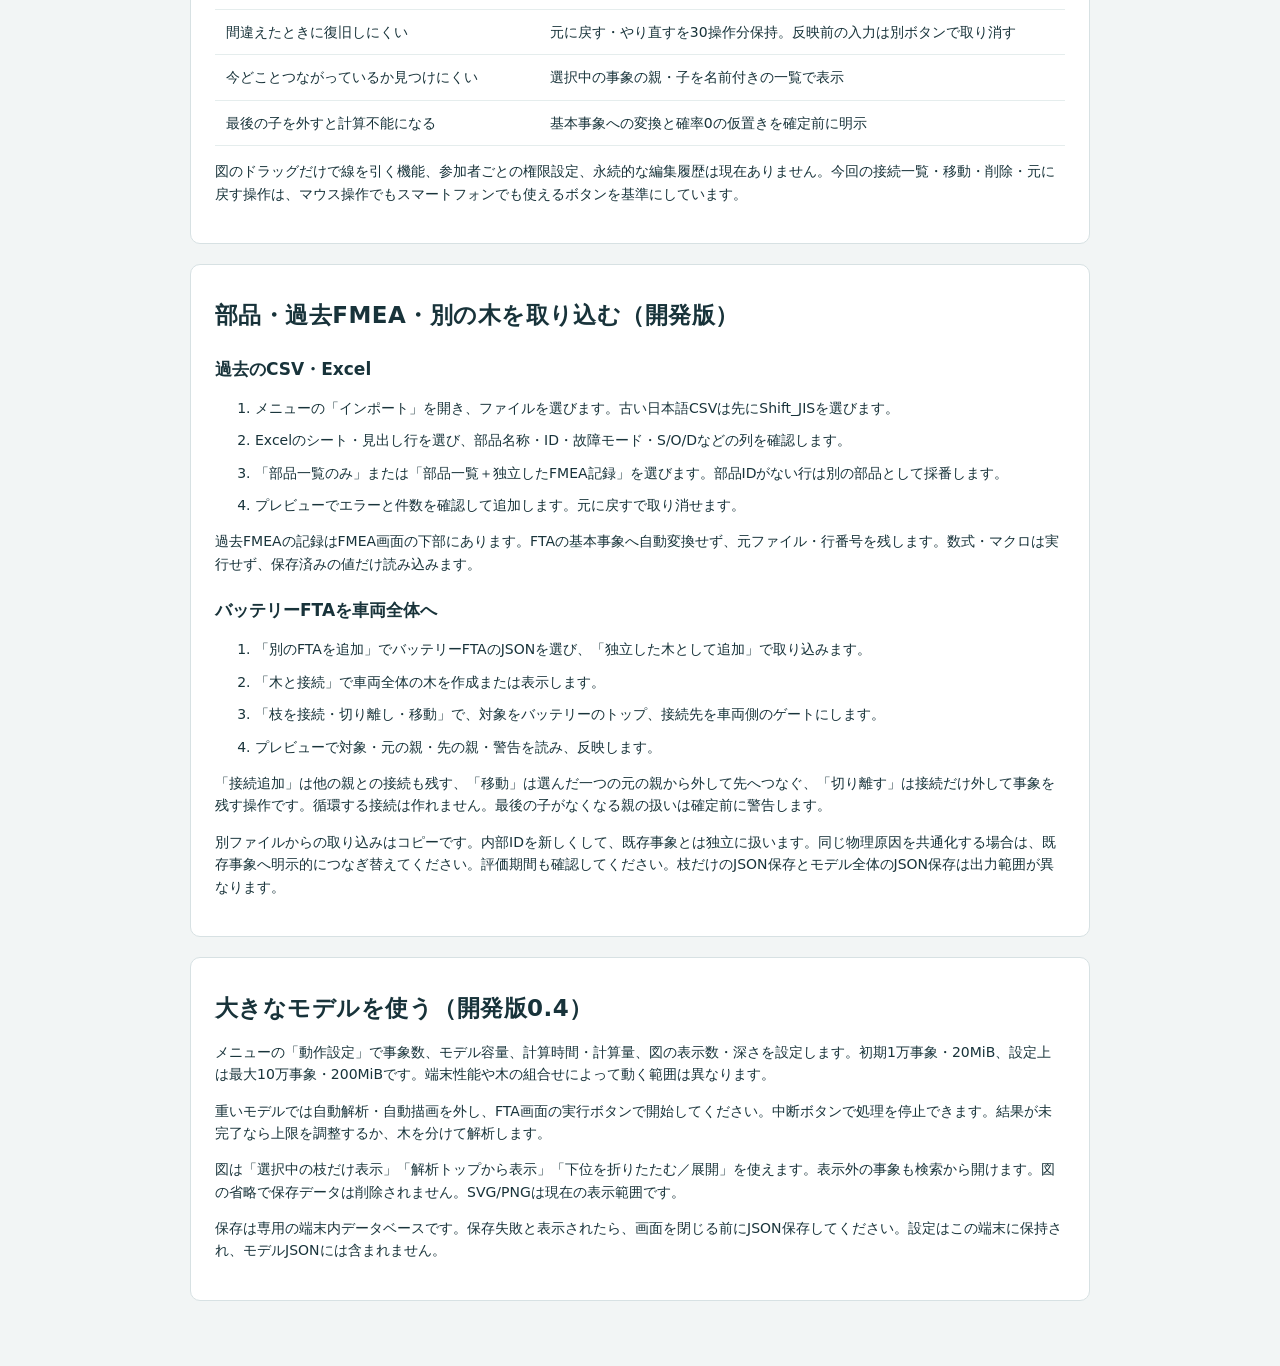
==== commit 395322ed: "Add device-adjustable capacity, background computation, bounded diagrams and IndexedDB storage" ====
--- a/guide.html
+++ b/guide.html
@@ -45,4 +45,4 @@
 <section id="results"><h2>5. 結果を読む・保存する</h2><ul><li><strong>トップ事象確率：</strong>選択したトップ事象の発生確率。同じ基本事象IDの重複を考慮して計算します。</li><li><strong>最小カットセット：</strong>トップ事象を引き起こす、これ以上減らせない原因の組み合わせ。複数の集合は重なるため、表示確率を単純合計しないでください。</li><li><strong>Birnbaum：</strong>基本事象の確率を変えたときに、トップ確率がどの程度変化するかを示す感度。</li><li><strong>FV：</strong>その原因を発生しない状態にすると、トップ確率をどれだけ減らせるかの割合。</li><li><strong>RAW / RRW：</strong>その原因を必ず発生／発生しない状態にした場合の確率比。分母0は「—」です。</li><li><strong>JSON保存・読込：</strong>編集できるモデルのバックアップ。SVG／PNGは図として保存するので再編集データにはなりません。</li></ul><p>重要度が高い原因から、確率の根拠・共通原因・対策効果を検討します。解析結果だけで実機の安全性を保証するものではありません。</p></section>
 <section id="event-code-guide"><h2>系統が分かる表示IDを付ける</h2><p>従来の自動ID「E_…」は、接続を管理するための重複しにくい内部IDです。表示IDは人が読みやすい識別名で、例「BAT-001」は電池系の001番です。これはアプリの便宜上の命名規則で、規格の指定ではありません。系統＋番号を基本に、BAT-CELL-001などの手入力もできます。</p><ol><li>事象を選択し、編集欄の「系統」を選びます。</li><li>「系統からID候補を作る」を押すか、表示IDを入力します。</li><li>「変更を反映」で保存します。系統を選んで表示IDを空欄にした場合も自動採番します。</li></ol><p>BAT＝電池、BMS＝電池管理、HV＝高電圧、LV＝低電圧、SDC＝遮断回路、INV＝インバーター、MOT＝モーター、CAN＝通信、SENS＝センサー、COOL＝冷却、CHG＝充電、CTRL＝制御、EVT＝その他。半角英数字・ハイフン・アンダーバーで40文字まで、シート内で重複しないIDにします。系統を変えても既存の表示IDは自動変更しません。必要なら候補を作り直してください。</p><p>検索は表示ID・内部ID・名称・系統名・グループ名に対応。「BAT001」「bat-001」「電池」「battery」などで探せます。旧データのIDは勝手に変更しません。新しい子事象は親に設定された系統を引き継いで採番します。系統がない場合はEVTです。グループと系統は別の分類です。</p><p>表示IDを変更しても内部IDは変わらず、接続・共通事象・FMEA手入力・部品対応を保ちます。共同編集で同じ表示IDを同時に作った場合は競合として表示し、別の番号に直して保存します。</p></section><section id="diagram-navigation"><h2>図で事象を見つける</h2><p>「事象一覧を検索」で名称・ID・グループ名を検索し、結果の事象をクリックすると、その箱が図の中央へ移動してオレンジの破線で強調されます。同じIDが複数ある場合は近い表示へ移動し、全ての表示を強調します。ズーム倍率は維持します。</p><p>「表示するグループ」を選ぶか、図の上のグループ名を押すと、該当する箱を強調し、ほかの箱を薄く表示します。「全グループ」で解除できます。子事象の検索では「図で見る」を押すと、接続のチェックや入力内容を変えずに位置を確認できます。未接続の事象は図に表示されないため、その理由を表示します。これらの操作は表示だけを変え、解析データには変更を加えません。</p></section><section id="trouble"><h2>6. 困ったとき</h2><ul><li><strong>新しいボタンが見えない：</strong>ページを再読込してください。入力中の内容があれば先にJSON保存します。</li><li><strong>相手に反映されない：</strong>同じ共有シートIDか、自分側が保存済みか、相手が入力中や競合状態で止まっていないか確認し、双方で「今すぐ同期確認」を押します。</li><li><strong>接続中が自分だけ：</strong>相手が通常URLや別の共有リンクを開いていないか確認します。</li><li><strong>未接続事象：</strong>親ゲートの子事象として選んでください。</li><li><strong>循環参照：</strong>親が子の下へ戻る接続はできません。原因から結果へ一方向になるよう見直します。</li><li><strong>競合：</strong>「自分の変更をJSON保存」で内容を残し、「共有の最新版を読み込む」後に必要な変更を反映し直します。</li><li><strong>通信エラー：</strong>変更をJSON保存し、回線復旧後に同期確認します。未保存表示中に閉じるとクラウドに入らない場合があります。</li></ul></section>
 <section id="improvements"><h2>7. 今回改善した操作と、その理由</h2><table><thead><tr><th>困りやすかった点</th><th>新しい操作</th></tr></thead><tbody><tr><td>削除したいのに「先に親から参照を外して」と言われる</td><td>「事象を削除」で全ての親からの接続もまとめて処理し、影響する親と事象名を確定前に表示</td></tr><tr><td>図で見つけた間違った線をすぐ外したい</td><td>線をクリックして親・子の名前を確認し、接続だけ解除</td></tr><tr><td>線だけ外すのか事象を消すのか分かりにくい</td><td>「接続を外す」と「事象を削除」を別のボタンに分離</td></tr><tr><td>枝を消すと共通原因まで消えそう</td><td>専用の下位原因だけ削除し、他の枝で使う原因は保護。残す事象名も表示</td></tr><tr><td>つなぎ直しが外す→探す→接続の何段階にもなる</td><td>移動したい事象を選び、移動元・移動先を指定して1操作でつなぎ直す</td></tr><tr><td>複数選択でうっかり他の子が外れる</td><td>子事象をチェック式に変更。Ctrl／⌘キー不要</td></tr><tr><td>間違えたときに復旧しにくい</td><td>元に戻す・やり直すを30操作分保持。反映前の入力は別ボタンで取り消す</td></tr><tr><td>今どことつながっているか見つけにくい</td><td>選択中の事象の親・子を名前付きの一覧で表示</td></tr><tr><td>最後の子を外すと計算不能になる</td><td>基本事象への変換と確率0の仮置きを確定前に明示</td></tr></tbody></table><p>図のドラッグだけで線を引く機能、参加者ごとの権限設定、永続的な編集履歴は現在ありません。今回の接続一覧・移動・削除・元に戻す操作は、マウス操作でもスマートフォンでも使えるボタンを基準にしています。</p></section>
-<section id="import-and-trees"><h2>部品・過去FMEA・別の木を取り込む（開発版）</h2><h3>過去のCSV・Excel</h3><ol><li>メニューの「インポート」を開き、ファイルを選びます。古い日本語CSVは先にShift_JISを選びます。</li><li>Excelのシート・見出し行を選び、部品名称・ID・故障モード・S/O/Dなどの列を確認します。</li><li>「部品一覧のみ」または「部品一覧＋独立したFMEA記録」を選びます。部品IDがない行は別の部品として採番します。</li><li>プレビューでエラーと件数を確認して追加します。元に戻すで取り消せます。</li></ol><p>過去FMEAの記録はFMEA画面の下部にあります。FTAの基本事象へ自動変換せず、元ファイル・行番号を残します。数式・マクロは実行せず、保存済みの値だけ読み込みます。</p><h3>バッテリーFTAを車両全体へ</h3><ol><li>「別のFTAを追加」でバッテリーFTAのJSONを選び、「独立した木として追加」で取り込みます。</li><li>「木と接続」で車両全体の木を作成または表示します。</li><li>「枝を接続・切り離し・移動」で、対象をバッテリーのトップ、接続先を車両側のゲートにします。</li><li>プレビューで対象・元の親・先の親・警告を読み、反映します。</li></ol><p>「接続追加」は他の親との接続も残す、「移動」は選んだ一つの元の親から外して先へつなぐ、「切り離す」は接続だけ外して事象を残す操作です。循環する接続は作れません。最後の子がなくなる親の扱いは確定前に警告します。</p><p>別ファイルからの取り込みはコピーです。内部IDを新しくして、既存事象とは独立に扱います。同じ物理原因を共通化する場合は、既存事象へ明示的につなぎ替えてください。評価期間も確認してください。枝だけのJSON保存とモデル全体のJSON保存は出力範囲が異なります。</p></section></article></main></html>
+<section id="import-and-trees"><h2>部品・過去FMEA・別の木を取り込む（開発版）</h2><h3>過去のCSV・Excel</h3><ol><li>メニューの「インポート」を開き、ファイルを選びます。古い日本語CSVは先にShift_JISを選びます。</li><li>Excelのシート・見出し行を選び、部品名称・ID・故障モード・S/O/Dなどの列を確認します。</li><li>「部品一覧のみ」または「部品一覧＋独立したFMEA記録」を選びます。部品IDがない行は別の部品として採番します。</li><li>プレビューでエラーと件数を確認して追加します。元に戻すで取り消せます。</li></ol><p>過去FMEAの記録はFMEA画面の下部にあります。FTAの基本事象へ自動変換せず、元ファイル・行番号を残します。数式・マクロは実行せず、保存済みの値だけ読み込みます。</p><h3>バッテリーFTAを車両全体へ</h3><ol><li>「別のFTAを追加」でバッテリーFTAのJSONを選び、「独立した木として追加」で取り込みます。</li><li>「木と接続」で車両全体の木を作成または表示します。</li><li>「枝を接続・切り離し・移動」で、対象をバッテリーのトップ、接続先を車両側のゲートにします。</li><li>プレビューで対象・元の親・先の親・警告を読み、反映します。</li></ol><p>「接続追加」は他の親との接続も残す、「移動」は選んだ一つの元の親から外して先へつなぐ、「切り離す」は接続だけ外して事象を残す操作です。循環する接続は作れません。最後の子がなくなる親の扱いは確定前に警告します。</p><p>別ファイルからの取り込みはコピーです。内部IDを新しくして、既存事象とは独立に扱います。同じ物理原因を共通化する場合は、既存事象へ明示的につなぎ替えてください。評価期間も確認してください。枝だけのJSON保存とモデル全体のJSON保存は出力範囲が異なります。</p></section><section id="performance-guide"><h2>大きなモデルを使う（開発版0.4）</h2><p>メニューの「動作設定」で事象数、モデル容量、計算時間・計算量、図の表示数・深さを設定します。初期1万事象・20MiB、設定上は最大10万事象・200MiBです。端末性能や木の組合せによって動く範囲は異なります。</p><p>重いモデルでは自動解析・自動描画を外し、FTA画面の実行ボタンで開始してください。中断ボタンで処理を停止できます。結果が未完了なら上限を調整するか、木を分けて解析します。</p><p>図は「選択中の枝だけ表示」「解析トップから表示」「下位を折りたたむ／展開」を使えます。表示外の事象も検索から開けます。図の省略で保存データは削除されません。SVG/PNGは現在の表示範囲です。</p><p>保存は専用の端末内データベースです。保存失敗と表示されたら、画面を閉じる前にJSON保存してください。設定はこの端末に保持され、モデルJSONには含まれません。</p></section></article></main></html>
